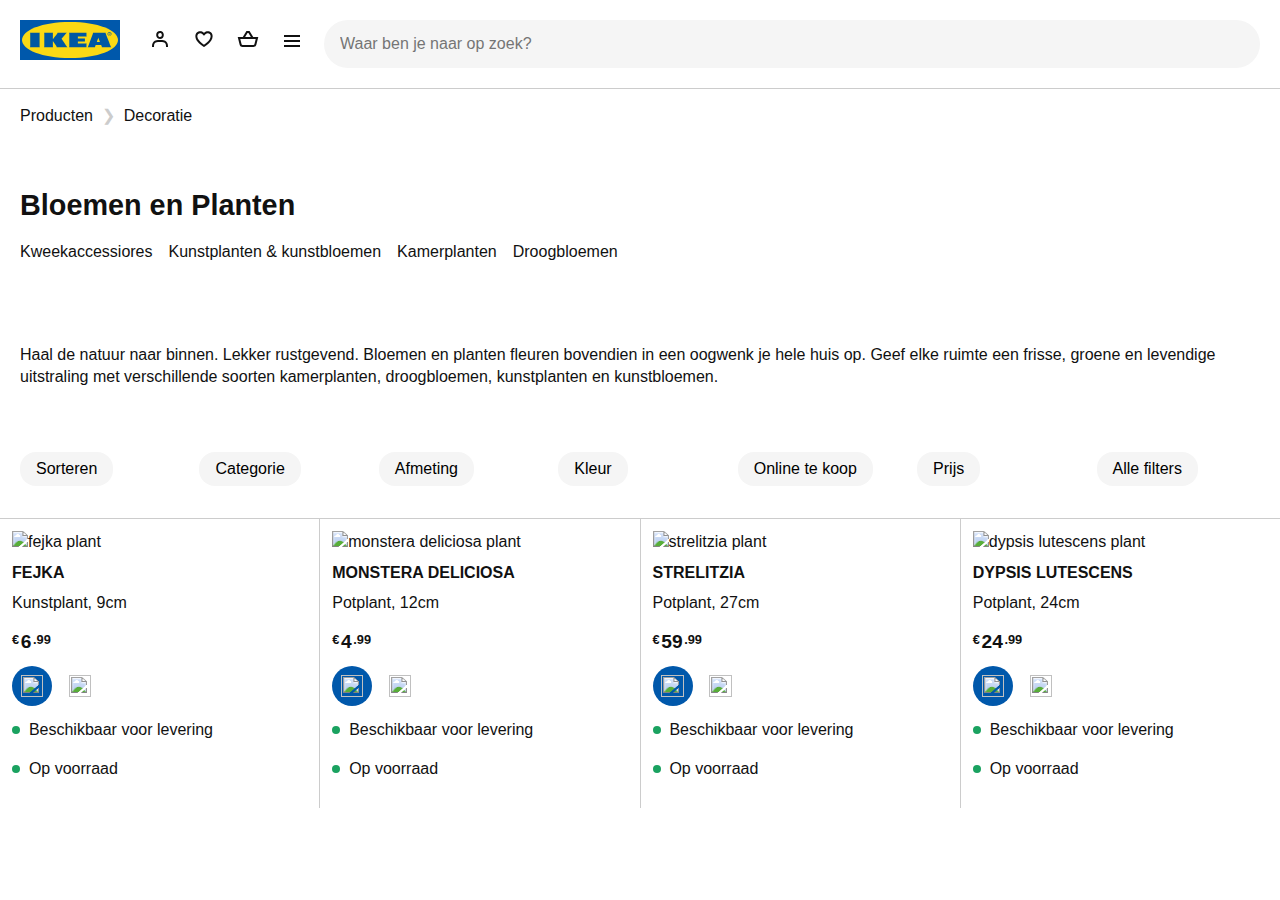
==== planten.html @ 82c1388e "Add files via upload" ====
<!doctype html>
<html lang="nl">
	
<head>
	<meta charset="UTF-8">
	<meta name="author" content="Joppe Koops">
	<meta name="viewport" content="width=device-width, initial-scale=1">
	
	<title>Howdy FED2223</title>
	
	<link href="styles/style.css" rel="stylesheet">
	<link rel="icon" type="image/svg+xml" href="images/favicon.svg">
</head>

<body class="planten">

	<header>
		<a href="#" title="start pagina"><img src="images/ikea-logo.svg" alt=""></a>
		<nav>
			<ul>
				<li><a href="#" title="account"><img src="images/account.svg" alt=""></a></li>
				<li><a href="#" title="favorieten" class="favorieten"><span>0</span><img src="images/favorieten.svg" alt=""></a></li>
				<li><a href="#" title="winkelwagen" class="winkelwagen"><span>0</span><img src="images/winkelwagen.svg" alt=""></a></li>
				<li><button title="open navigatie"><img src="images/hamburger.svg" alt=""></button></li>
			</ul>
		</nav>
		<nav>
			<a href="#" title="start pagina"><img src="images/ikea-logo.svg" alt=""></a>
			<button><img src="images/close.svg" alt=""></button>
			<a href="#"><img src="images/account.svg" alt="">Hej, log in of meld je aan</a>
			<ul>
				<li><a href="">Producten</a></li>
				<li><a href="">Ruimte</a></li>
				<li><a href="">Nieuw</a></li>
				<li><a href="">Aanbiedingen</a></li>
			</ul>

			<ul>
				<li><a href="">IKEA Family</a></li>
				<li><a href="">IKEA Winkels</a></li>
				<li><a href="">Zweeds restaurant</a></li>
				<li><a href="">Werken bij IKEA</a></li>
				<li><a href="">Wooninspiratie</a></li>
				<li><a href="">Klantenservice</a></li>
				<li><a href="">IKEA for business</a></li>
			</ul>
		</nav>
		<form><input type="search" placeholder="Waar ben je naar op zoek?"><input type="submit" value="" title="zoeken"></form>
	</header>

	<main>
		<ol>
			<li><a href="">Producten</a></li>
			<li><a href="">Decoratie</a></li>
		</ol>

		<h1>Bloemen en Planten</h1>
		<ul aria-label="bloemen en planten subcategorieën">
			<li><a href="#products"><img src="images/arrow-right.svg" alt="">Sla lijst over</a></li>
			<li><a href="#"><img src="images/kweekaccessoires.webp" alt="">Kweekaccessiores</a></li>
			<li><a href="#"><img src="images/kunstplanten-en-kunstbloemen.webp" alt="">Kunstplanten & kunstbloemen</a></li>
			<li><a href="#"><img src="images/kamerplanten.webp" alt="">Kamerplanten</a></li>
			<li><a href="#"><img src="images/droogbloemen.webp" alt="">Droogbloemen</a></li>
		</ul>
		<p>Haal de natuur naar binnen. Lekker rustgevend. Bloemen en planten fleuren bovendien in een oogwenk je hele huis op. Geef elke ruimte een frisse, groene en levendige uitstraling met verschillende soorten kamerplanten, droogbloemen, kunstplanten en kunstbloemen.</p>

		<section id="products">
			<ul>
				<li><button>Sorteren</button></li>
				<li><button>Categorie</button></li>
				<li><button>Afmeting</button></li>
				<li><button>Kleur</button></li>
				<li><button>Online te koop</button></li>
				<li><button>Prijs</button></li>
				<li><button>Alle filters</button></li>
			</ul>
			<ul>
				<li>
					<a href="#"><h3>Fejka</h3></a>
					<img src="images/fejka.webp" alt="fejka plant">
					<p>Kunstplant, 9cm</p>
					<p>€<span>6</span>.99</p>
					<button class="buy" title="voeg toe aan winkelwagen"><img src="images/buy-icon.svg" alt="" ></button>
					<button class="like" title="voeg toe aan favorieten"><img src="images/like-icon.svg" alt=""></button>
					<p>Beschikbaar voor levering</p>
					<p>Op voorraad</p>
				</li>
				<li>
					<a href="#"><h3>Monstera Deliciosa</h3></a>
					<img src="images/monstera-deliciosa.webp" alt="monstera deliciosa plant">
					<p>Potplant, 12cm</p>
					<p>€<span>4</span>.99</p>
					<button class="buy" title="voeg toe aan winkelwagen"><img src="images/buy-icon.svg" alt="" ></button>
					<button class="like" title="voeg toe aan favorieten"><img src="images/like-icon.svg" alt=""></button>
					<p>Beschikbaar voor levering</p>
					<p>Op voorraad</p>
				</li>
				<li>
					<a href="#"><h3>Strelitzia</h3></a>
					<img src="images/strelitzia.webp" alt="strelitzia plant">
					<p>Potplant, 27cm</p>
					<p>€<span>59</span>.99</p>
					<button class="buy" title="voeg toe aan winkelwagen"><img src="images/buy-icon.svg" alt="" ></button>
					<button class="like" title="voeg toe aan favorieten"><img src="images/like-icon.svg" alt=""></button>
					<p>Beschikbaar voor levering</p>
					<p>Op voorraad</p>
				</li>
				<li>
					<a href="#"><h3>Dypsis Lutescens</h3></a>
					<img src="images/dypsis-lutescens.webp" alt="dypsis lutescens plant">
					<p>Potplant, 24cm</p>
					<p>€<span>24</span>.99</p>
					<button class="buy" title="voeg toe aan winkelwagen"><img src="images/buy-icon.svg" alt="" ></button>
					<button class="like" title="voeg toe aan favorieten"><img src="images/like-icon.svg" alt=""></button>
					<p>Beschikbaar voor levering</p>
					<p>Op voorraad</p>
				</li>
			</ul>
		</section>
	</main>
	<script defer src="scripts/script.js"></script>
</body>
</html>
---- styles/style.css ----
/**************/
/* CSS REMEDY */
/**************/
*, *::after, *::before {
  box-sizing:border-box;
  padding: 0;
  margin: 0;  
}

button, summary {
	cursor: pointer;
}

* {
	/*outline: 1px solid red;*/
}




/*********************/
/* CUSTOM PROPERTIES */
/*********************/
:root {
	--color-text:#111;
	--color-background:#fff;
	--color-light-grey: #f5f5f5;
	--color-grey: #ccc;

	--color-brand: #0058AB;
	--color-brand-secondary: #FBD914;
	--color-succes: #1aa260;

	--margin-main: 1.25rem;
}





/****************/
/* JOUW STYLING */
/****************/

/* jouw code */

@import url('https://fonts.googleapis.com/css2?family=Noto+Sans:ital,wght@0,100;0,200;0,300;0,400;0,500;0,600;0,700;0,800;0,900;1,100;1,200;1,300;1,400;1,500;1,600;1,700;1,800;1,900&display=swap');

html {
	
}


body {
  color:var(--color-text);
  background-color:var(--color-background);
	width: 100vw;
  font-family: Noto Sans, sans-serif;
  line-height: 1.4;
}

h1 {
	font-size: 1.8em;
	margin-top: 2em;
}

h2 {
	font-size: 1.4em;
	margin-bottom: .5em;
}

p {
	margin-bottom: 1em;
}

a {
	text-decoration: none;
	outline-color: var(--color-brand);
}

li:focus-within {
	outline: 2px solid var(--color-brand);
	border-radius: .5em;
}

li a {
	outline: none;
}

li button {
	outline: none;
}

button {
	border: none;
	background: none;
}



/* HEADER */

header {
	display: flex;
	flex-wrap: wrap;
	padding: 1.25em var(--margin-main);
	gap: 1.25em;
	justify-content: space-between;
	border-bottom: 1px solid var(--color-grey);
}

header nav:first-of-type ul {
	display: flex;
	list-style: none;
	gap: .25em;
	margin-right: -.5em;
}

header nav:first-of-type li{
	height: 2.75em;
	display: flex;
	justify-content: center;
	align-items: center;
	padding: 0 .5em;
	position: relative;
}

header nav:first-of-type button {
	border: none;
	background-color: transparent;
}

header nav:first-of-type a span{
	border-radius: 1.2rem;
	font-size: .8rem;
	height: 1.2rem;
	background-color: var(--color-brand);
	color: var(--color-background);
	aspect-ratio: 1/1;
	position: absolute;
	top: -.1rem;
	right: -.1rem;
	justify-content: center;
	align-items: center;
	display: none;
}

header form {
	flex-grow: 1;
	background-color: var(--color-light-grey);
	border: none;
	padding: 0.5em 1em;
	border-radius: 2.5em;
	display: flex;
	justify-content: space-between;
}

header form:focus-within {
	outline: 2px solid var(--color-brand);
}

header form input {
	background: none;
	border: none;
	font-size: 1em;
}

header form input[type='search'] {
	width: 100%;
	outline: none;
}

header form input[type='submit'] {
	background: url('../images/search.svg');
	background-repeat: no-repeat;
	background-size: contain;
	width: 2em;
	height: 2em;
}


/* Hamburger Menu */

header nav:nth-of-type(2) {
	background: var(--color-background);
	position: fixed;
	top: 0;
	left: 0;
	right: 0;
	bottom: 0;
	height: 100vh;
	z-index: 5;
	overflow-y: auto;
	padding: 0 var(--margin-main);
	transform: translateX(-100vw);
	transition: .2s;
}

header nav:nth-of-type(2) a {
	color: var(--color-text);
}

header nav:nth-of-type(2) > a:first-of-type {
	width: 100%;
	background-color: var(--color-background);
	position: fixed;
	top: 0;
	left: 0;
}

header nav:nth-of-type(2) > a:nth-of-type(2) {
	width: 100%;
	border-bottom: 1px solid var(--color-grey);
	margin-top: 5em;
	display: block;
	padding-bottom: 1em;
	display: flex;
	gap: .5em;
}

header nav:nth-of-type(2) > a:nth-of-type(2) img{
	width: 1.4em;
	height: 1.4em;
	margin: 0;
}

header nav:nth-of-type(2) > a img {
	margin: 1em var(--margin-main);
}

header nav:nth-of-type(2) > button:first-of-type {
	position: fixed;
	top: 1em;
	right: 1em;
}

header nav:nth-of-type(2) ul {
	list-style: none;
	margin-bottom: 3rem;
}

header nav:nth-of-type(2) li {
	margin: 2rem 0;
}

header nav:nth-of-type(2) ul:first-of-type {
	font-size: 1.4em;
	font-weight: bold;
}

nav:nth-of-type(2).open {
	transform: translateX(0);
}



main {
	padding: 0 var(--margin-main);
}

section {
	margin: 3em 0;
}


/* BREADCRUMBS */

main ol:first-of-type {
	display: flex;
	list-style: none;
	margin: 1em 0;
}

main ol:first-of-type li:before {
	content: '❯';
	color: var(--color-grey);
	padding: 1ch;
}

main ol:first-of-type li:first-of-type:before {
	display: none;
}

main ol:first-of-type a{
	color: var(--color-text);
}



/* SLIDERS */

main ul {
	display: flex;
	gap: 1em;
	list-style: none;
	overflow-x: scroll;
	padding: 1em var(--margin-main) 2em var(--margin-main);
	margin: 0 calc(-1 * var(--margin-main)) 3em calc(-1 * var(--margin-main));
}

main ul li {
	position: relative;
}

main ul a {
	color: var(--color-text);
	hyphens: auto;
}

/* Eerste slider */

main > ul:first-of-type img {
	width: 8em;
	margin-bottom: 1em;
}


/* Tweede Slider */

.decoratie section:first-of-type ul:nth-of-type(2) img {
	width: 60vw;
}

.decoratie section:first-of-type ul:nth-of-type(2) a {
	position: absolute;
	bottom: 2em;
	left: 50%;
	transform: translate(-50%);
	padding: .5em 1em;
	border-radius: 2em;
	z-index: 1; 
	background-color: var(--color-background);
	hyphens: none;
}

.decoratie section:first-of-type ul:nth-of-type(2) li:first-of-type a {
	position: static;
}

.decoratie section:first-of-type ul:nth-of-type(2) li:first-of-type img {
	width: 8rem;
	margin: 0;
}


/* Filters Slider */

.planten section ul:first-of-type {
	position: sticky;
  top: 0;
	display: flex;
	margin: 0;
	background-color: var(--color-background);
	z-index: 3;
	border-bottom: 1px solid var(--color-grey);
}

.planten section ul:first-of-type li {
	width: 100%;
}

.planten section ul:first-of-type button {
	white-space: nowrap;
	padding: .5em 1em;
	border: none;
	border-radius: 1em;
	font-size: 1em;
	background-color: var(--color-light-grey);
}



/* Slider Scrollbar */

/* Height */
main ul::-webkit-scrollbar {
  height: 2px;
}

/* Track */
main ul::-webkit-scrollbar-track {
  background: var(--color-light-grey);
  margin: 0 var(--margin-main);
}
 
/* Handle */
main ul::-webkit-scrollbar-thumb {
  background: var(--color-text);
}

section ul:has(button)::-webkit-scrollbar {
	display: none;
}



/* Lijst skip link */

main ul li:first-of-type {
	position: absolute;
	transform: translateX(-100vw);
}

main ul li:first-of-type:focus-within {
	position: static;
	transform: translateX(0);
}

main ul li:first-of-type img {
	width: 2em;
	height: 2em;
	margin: 0 2em;
}

main ul li:first-of-type a {
	position: static;
}



/* GALLERY */

.decoratie section > ul:first-of-type {
	display: grid;
	grid-template-columns: repeat(2, 1fr);
	grid-template-rows: auto repeat(7, 3em);
	gap: .75em;
	margin: 2em 0;
	overflow: auto;
	padding: 1em 0;
}

.decoratie section ul:first-of-type li {
	overflow: hidden;
}

.decoratie section ul:first-of-type li img {
	height: 100%;
	display: block;
}

.decoratie section:first-of-type ul:first-of-type li:first-of-type {
	grid-column: span 2;
	position: static;
	transform: none;
}

.decoratie section:first-of-type ul:first-of-type li:first-of-type img {
	width: 100%;
	margin: 0;
}

section:first-of-type ul:first-of-type li:nth-of-type(2) {
	grid-row: 2/5;
}

section:first-of-type ul:first-of-type li:nth-of-type(3) {
	grid-row: 2/6;
}

section:first-of-type ul:first-of-type li:nth-of-type(4) {
	grid-row: 5/9;
}

section:first-of-type ul:first-of-type li:nth-of-type(5) {
	grid-row: 6/9;
}


/* PRODUCTEN GRID */

.planten section {
	position: relative;
	background-color: var(--color-grey);
	width: 100vw;
	margin-left: calc(-1 * var(--margin-main));
}

.planten section ul:nth-of-type(2) {
	display: grid;
	grid-template-columns: repeat(auto-fit, minmax(10em, 1fr));
	gap: 1px;
	margin: 0;
	padding: 0;
}

.planten section ul:nth-of-type(2) li:focus-within {
	outline: none;
	border-radius: 0;
	}

.planten section ul li:first-of-type {
	position: static;
	transform: none;
}

.planten section ul:nth-of-type(2) li {
	display: grid;
	grid-template-columns: 3em 1fr;
	width: 100%;
	background-color: var(--color-background);
	padding: .75em;
}

.planten section ul:nth-of-type(2) a {
	grid-column: span 2;
	text-transform: uppercase;
	font-size: 1em;
	margin: .5rem 0;
}

.planten section ul:nth-of-type(2) a:focus {
	outline: 2px solid var(--color-brand);
	border-radius: .5em;
}

.planten section ul:nth-of-type(2) h3 {
	font-size: 1rem;
}

.planten section ul:nth-of-type(2) p {
	grid-column: span 2;
	display: flex;
	align-items: center;
}

.planten section ul:nth-of-type(2) p:nth-of-type(3):before {
	content: '';
	background-color: var(--color-succes);
	border-radius: .25rem;
	height: .5rem;
	aspect-ratio: 1/1;
	vertical-align: center;
	display: block;
	margin-right: 1ch;
}

.planten section ul:nth-of-type(2) p:nth-of-type(4):before {
	content: '';
	background-color: var(--color-succes);
	border-radius: .25rem;
	width: .5rem;
	height: .5rem;
	vertical-align: center;
	display: block;
	margin-right: 1ch;
}

.planten section ul:nth-of-type(2) p {
	grid-column: span 2;
}

.planten section ul:nth-of-type(2) p:nth-of-type(2) {
	font-size: .8rem;
	font-weight: bold;
	align-items: flex-start;
}

.planten section ul:nth-of-type(2) li > img {
	grid-column: span 2;
	grid-row: 1;
	width: 100%;
	height: initial;
	margin: 0;
}

.planten section ul:nth-of-type(2) li > button {
	width: 2.5rem;
	height: 2.5rem;
	border-radius: 1.25rem;
	border: none;
	display: flex;
	align-items: center;
	justify-content: center;
	margin-bottom: 1em;
	transition: .2s;
}

.planten section ul:nth-of-type(2) li > button:focus {
	outline: 2px solid var(--color-brand-secondary);
	border-radius: .5em;
}

.planten section ul:nth-of-type(2) li > button:first-of-type {
	background-color: var(--color-brand);
}

.planten section ul:nth-of-type(2) li > button > img {
	width: 1.4rem;
	height: 1.4rem;
	margin: 0;
}

.planten span {
	font-size: 1.2rem;
	margin: 0 .1rem;
	line-height: 1.4rem;
}

li.liked > button {
	background-color: var(--color-brand-secondary);
}
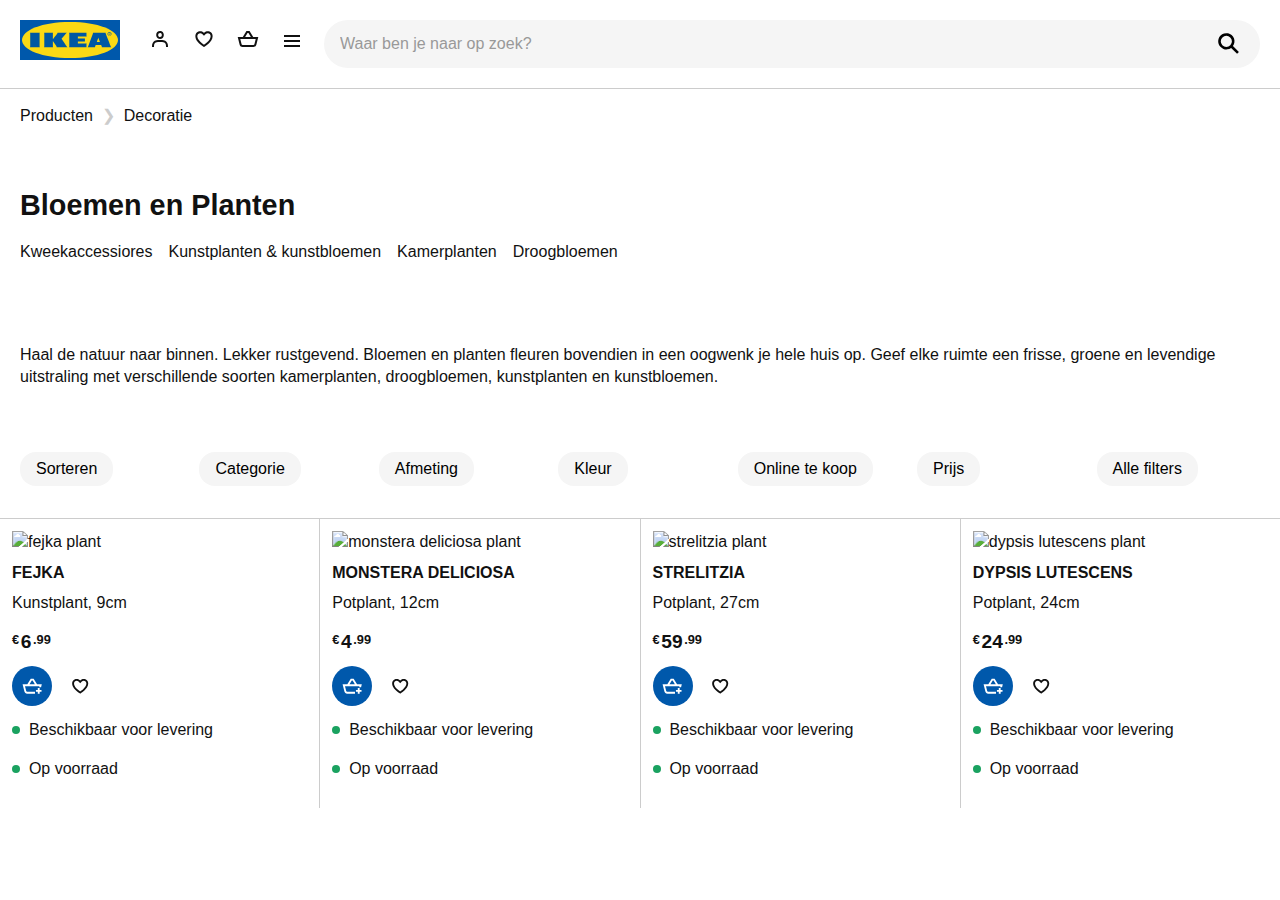
==== commit b5a742be: "Add files via upload" ====
--- a/planten.html
+++ b/planten.html
@@ -18,16 +18,42 @@
 		<a href="#" title="start pagina"><img src="images/ikea-logo.svg" alt=""></a>
 		<nav>
 			<ul>
-				<li><a href="#" title="account"><img src="images/account.svg" alt=""></a></li>
-				<li><a href="#" title="favorieten" class="favorieten"><span>0</span><img src="images/favorieten.svg" alt=""></a></li>
-				<li><a href="#" title="winkelwagen" class="winkelwagen"><span>0</span><img src="images/winkelwagen.svg" alt=""></a></li>
-				<li><button title="open navigatie"><img src="images/hamburger.svg" alt=""></button></li>
+				<li><a href="#" title="account">
+					<svg focusable="false" viewBox="0 0 24 24" xmlns="http://www.w3.org/2000/svg">
+   						<path fill-rule="evenodd" clip-rule="evenodd" d="M10.6724 6.4678c.2734-.2812.6804-.4707 1.3493-.4707.3971 0 .705.0838.9529.2225.241.1348.4379.3311.5934.6193l.0033.006c.1394.2541.237.6185.237 1.1403 0 .7856-.2046 1.2451-.4796 1.5278l-.0048.005c-.2759.2876-.679.4764-1.334.4764-.3857 0-.6962-.082-.956-.2241-.2388-.1344-.4342-.3293-.5888-.6147-.1454-.275-.2419-.652-.2419-1.1704 0-.7902.2035-1.2442.4692-1.5174zm1.3493-2.4717c-1.0834 0-2.054.3262-2.7838 1.0766-.7376.7583-1.0358 1.781-1.0358 2.9125 0 .7656.1431 1.483.4773 2.112l.0031.0058c.3249.602.785 1.084 1.3777 1.4154l.0062.0035c.5874.323 1.2368.4736 1.9235.4736 1.0818 0 2.0484-.3333 2.7755-1.0896.7406-.7627 1.044-1.786 1.044-2.9207 0-.7629-.1421-1.4784-.482-2.0996-.3247-.6006-.7844-1.0815-1.376-1.4125-.5858-.3276-1.2388-.477-1.9297-.477zM6.4691 16.8582c.2983-.5803.7228-1.0273 1.29-1.3572.5582-.3191 1.2834-.5049 2.2209-.5049h4.04c.9375 0 1.6626.1858 2.2209.5049.5672.3299.9917.7769 1.29 1.3572.3031.5896.4691 1.2936.4691 2.1379v1h2v-1c0-1.1122-.2205-2.1384-.6904-3.0523a5.3218 5.3218 0 0 0-2.0722-2.1769c-.9279-.5315-2.0157-.7708-3.2174-.7708H9.98c-1.1145 0-2.2483.212-3.2225.7737-.8982.5215-1.5928 1.2515-2.0671 2.174C4.2205 16.8577 4 17.8839 4 18.9961v1h2v-1c0-.8443.166-1.5483.4691-2.1379z"></path>
+					</svg>
+				</a></li>
+				<li><a href="#" title="favorieten" class="favorieten">
+					<span>0</span>
+					<svg focusable="false" viewBox="0 0 24 24" xmlns="http://www.w3.org/2000/svg">
+						<path fill-rule="evenodd" clip-rule="evenodd" d="M19.205 5.599c.9541.954 1.4145 2.2788 1.4191 3.6137 0 3.0657-2.2028 5.7259-4.1367 7.5015-1.2156 1.1161-2.5544 2.1393-3.9813 2.9729L12 20.001l-.501-.3088c-.9745-.5626-1.8878-1.2273-2.7655-1.9296-1.1393-.9117-2.4592-2.1279-3.5017-3.5531-1.0375-1.4183-1.8594-3.1249-1.8597-4.9957-.0025-1.2512.3936-2.5894 1.419-3.6149 1.8976-1.8975 4.974-1.8975 6.8716 0l.3347.3347.336-.3347c1.8728-1.8722 4.9989-1.8727 6.8716 0zm-7.2069 12.0516c.6695-.43 1.9102-1.2835 3.1366-2.4096 1.8786-1.7247 3.4884-3.8702 3.4894-6.0264-.0037-.849-.2644-1.6326-.8333-2.2015-1.1036-1.1035-2.9413-1.0999-4.0445.0014l-1.7517 1.7448-1.7461-1.7462c-1.1165-1.1164-2.9267-1.1164-4.0431 0-1.6837 1.6837-.5313 4.4136.6406 6.0156.8996 1.2298 2.0728 2.3207 3.137 3.1722a24.3826 24.3826 0 0 0 2.0151 1.4497z"></path>
+				  </svg>
+				</a></li>
+				<li><a href="#" title="winkelwagen" class="winkelwagen">
+					<span>0</span>
+					<svg focusable="false" viewBox="0 0 24 24" xmlns="http://www.w3.org/2000/svg">
+						<path fill-rule="evenodd" clip-rule="evenodd" d="M10.9994 4h-.5621l-.2922.4802-3.357 5.517h-5.069l.3107 1.2425 1.6212 6.4851c.334 1.3355 1.5339 2.2724 2.9105 2.2724h10.8769c1.3766 0 2.5765-.9369 2.9104-2.2724l1.6213-6.4851.3106-1.2425h-5.0695l-3.3574-5.517L13.5618 4h-2.5624zm3.8707 5.9972L12.4376 6h-.8761L9.1292 9.9972h5.7409zm-9.2787 7.2425-1.3106-5.2425h15.4384l-1.3106 5.2425a1 1 0 0 1-.9701.7575H6.5615a1 1 0 0 1-.97-.7575z"></path>
+					</svg>
+				</a></li>
+				<li><button title="open navigatie">
+					<svg focusable="false" viewBox="0 0 24 24" xmlns="http://www.w3.org/2000/svg">
+						<path fill-rule="evenodd" clip-rule="evenodd" d="M20 8H4V6h16v2zm0 5H4v-2h16v2zm0 5H4v-2h16v2z"></path>
+					</svg>
+				</button></li>
 			</ul>
 		</nav>
 		<nav>
 			<a href="#" title="start pagina"><img src="images/ikea-logo.svg" alt=""></a>
-			<button><img src="images/close.svg" alt=""></button>
-			<a href="#"><img src="images/account.svg" alt="">Hej, log in of meld je aan</a>
+			<button>
+				<svg focusable="false" viewBox="0 0 24 24" xmlns="http://www.w3.org/2000/svg">
+   					<path fill-rule="evenodd" clip-rule="evenodd" d="m11.9997 13.4149 4.9498 4.9497 1.4142-1.4142-4.9498-4.9497 4.9498-4.9498-1.4142-1.4142-4.9498 4.9498L7.05 5.6367 5.6357 7.051l4.9498 4.9498-4.9497 4.9497L7.05 18.3646l4.9497-4.9497z"></path>
+  				</svg>
+			</button>
+			<a href="#">
+				<svg focusable="false" viewBox="0 0 24 24" xmlns="http://www.w3.org/2000/svg">
+   					<path fill-rule="evenodd" clip-rule="evenodd" d="M10.6724 6.4678c.2734-.2812.6804-.4707 1.3493-.4707.3971 0 .705.0838.9529.2225.241.1348.4379.3311.5934.6193l.0033.006c.1394.2541.237.6185.237 1.1403 0 .7856-.2046 1.2451-.4796 1.5278l-.0048.005c-.2759.2876-.679.4764-1.334.4764-.3857 0-.6962-.082-.956-.2241-.2388-.1344-.4342-.3293-.5888-.6147-.1454-.275-.2419-.652-.2419-1.1704 0-.7902.2035-1.2442.4692-1.5174zm1.3493-2.4717c-1.0834 0-2.054.3262-2.7838 1.0766-.7376.7583-1.0358 1.781-1.0358 2.9125 0 .7656.1431 1.483.4773 2.112l.0031.0058c.3249.602.785 1.084 1.3777 1.4154l.0062.0035c.5874.323 1.2368.4736 1.9235.4736 1.0818 0 2.0484-.3333 2.7755-1.0896.7406-.7627 1.044-1.786 1.044-2.9207 0-.7629-.1421-1.4784-.482-2.0996-.3247-.6006-.7844-1.0815-1.376-1.4125-.5858-.3276-1.2388-.477-1.9297-.477zM6.4691 16.8582c.2983-.5803.7228-1.0273 1.29-1.3572.5582-.3191 1.2834-.5049 2.2209-.5049h4.04c.9375 0 1.6626.1858 2.2209.5049.5672.3299.9917.7769 1.29 1.3572.3031.5896.4691 1.2936.4691 2.1379v1h2v-1c0-1.1122-.2205-2.1384-.6904-3.0523a5.3218 5.3218 0 0 0-2.0722-2.1769c-.9279-.5315-2.0157-.7708-3.2174-.7708H9.98c-1.1145 0-2.2483.212-3.2225.7737-.8982.5215-1.5928 1.2515-2.0671 2.174C4.2205 16.8577 4 17.8839 4 18.9961v1h2v-1c0-.8443.166-1.5483.4691-2.1379z"></path>
+				</svg>
+			Hej, log in of meld je aan</a>
 			<ul>
 				<li><a href="">Producten</a></li>
 				<li><a href="">Ruimte</a></li>
@@ -80,8 +106,8 @@
 					<img src="images/fejka.webp" alt="fejka plant">
 					<p>Kunstplant, 9cm</p>
 					<p>€<span>6</span>.99</p>
-					<button class="buy" title="voeg toe aan winkelwagen"><img src="images/buy-icon.svg" alt="" ></button>
-					<button class="like" title="voeg toe aan favorieten"><img src="images/like-icon.svg" alt=""></button>
+					<button class="buy" title="voeg toe aan winkelwagen"><svg focusable="false" viewBox="0 0 24 24" xmlns="http://www.w3.org/2000/svg"><path fill-rule="evenodd" clip-rule="evenodd" d="M10.4372 4h3.1244l.2922.4801 3.3574 5.517h5.0694l-.3104 1.2425L21.5303 13h-2.0615l.2506-1.0029H4.2808l1.3106 5.2426a1 1 0 0 0 .9702.7574H15v2H6.5616c-1.3766 0-2.5766-.9369-2.9105-2.2724L2.03 11.2397l-.3107-1.2426H6.788l3.357-5.517L10.4372 4zm2.0003 2L14.87 9.9971H9.1291L11.5614 6h.8761zm5.5586 10v-2h2v2h2v2h-2v2h-2v-2h-2v-2h2z"></path></svg></button>
+					<button class="like" title="voeg toe aan favorieten"><svg focusable="false" viewBox="0 0 24 24" xmlns="http://www.w3.org/2000/svg"><path fill-rule="evenodd" clip-rule="evenodd" d="M19.205 5.599c.9541.954 1.4145 2.2788 1.4191 3.6137 0 3.0657-2.2028 5.7259-4.1367 7.5015-1.2156 1.1161-2.5544 2.1393-3.9813 2.9729L12 20.001l-.501-.3088c-.9745-.5626-1.8878-1.2273-2.7655-1.9296-1.1393-.9117-2.4592-2.1279-3.5017-3.5531-1.0375-1.4183-1.8594-3.1249-1.8597-4.9957-.0025-1.2512.3936-2.5894 1.419-3.6149 1.8976-1.8975 4.974-1.8975 6.8716 0l.3347.3347.336-.3347c1.8728-1.8722 4.9989-1.8727 6.8716 0zm-7.2069 12.0516c.6695-.43 1.9102-1.2835 3.1366-2.4096 1.8786-1.7247 3.4884-3.8702 3.4894-6.0264-.0037-.849-.2644-1.6326-.8333-2.2015-1.1036-1.1035-2.9413-1.0999-4.0445.0014l-1.7517 1.7448-1.7461-1.7462c-1.1165-1.1164-2.9267-1.1164-4.0431 0-1.6837 1.6837-.5313 4.4136.6406 6.0156.8996 1.2298 2.0728 2.3207 3.137 3.1722a24.3826 24.3826 0 0 0 2.0151 1.4497z"></path></svg></button>
 					<p>Beschikbaar voor levering</p>
 					<p>Op voorraad</p>
 				</li>
@@ -90,18 +116,19 @@
 					<img src="images/monstera-deliciosa.webp" alt="monstera deliciosa plant">
 					<p>Potplant, 12cm</p>
 					<p>€<span>4</span>.99</p>
-					<button class="buy" title="voeg toe aan winkelwagen"><img src="images/buy-icon.svg" alt="" ></button>
-					<button class="like" title="voeg toe aan favorieten"><img src="images/like-icon.svg" alt=""></button>
+					<button class="buy" title="voeg toe aan winkelwagen"><svg focusable="false" viewBox="0 0 24 24" xmlns="http://www.w3.org/2000/svg"><path fill-rule="evenodd" clip-rule="evenodd" d="M10.4372 4h3.1244l.2922.4801 3.3574 5.517h5.0694l-.3104 1.2425L21.5303 13h-2.0615l.2506-1.0029H4.2808l1.3106 5.2426a1 1 0 0 0 .9702.7574H15v2H6.5616c-1.3766 0-2.5766-.9369-2.9105-2.2724L2.03 11.2397l-.3107-1.2426H6.788l3.357-5.517L10.4372 4zm2.0003 2L14.87 9.9971H9.1291L11.5614 6h.8761zm5.5586 10v-2h2v2h2v2h-2v2h-2v-2h-2v-2h2z"></path></svg></button>
+					<button class="like" title="voeg toe aan favorieten"><svg focusable="false" viewBox="0 0 24 24" xmlns="http://www.w3.org/2000/svg"><path fill-rule="evenodd" clip-rule="evenodd" d="M19.205 5.599c.9541.954 1.4145 2.2788 1.4191 3.6137 0 3.0657-2.2028 5.7259-4.1367 7.5015-1.2156 1.1161-2.5544 2.1393-3.9813 2.9729L12 20.001l-.501-.3088c-.9745-.5626-1.8878-1.2273-2.7655-1.9296-1.1393-.9117-2.4592-2.1279-3.5017-3.5531-1.0375-1.4183-1.8594-3.1249-1.8597-4.9957-.0025-1.2512.3936-2.5894 1.419-3.6149 1.8976-1.8975 4.974-1.8975 6.8716 0l.3347.3347.336-.3347c1.8728-1.8722 4.9989-1.8727 6.8716 0zm-7.2069 12.0516c.6695-.43 1.9102-1.2835 3.1366-2.4096 1.8786-1.7247 3.4884-3.8702 3.4894-6.0264-.0037-.849-.2644-1.6326-.8333-2.2015-1.1036-1.1035-2.9413-1.0999-4.0445.0014l-1.7517 1.7448-1.7461-1.7462c-1.1165-1.1164-2.9267-1.1164-4.0431 0-1.6837 1.6837-.5313 4.4136.6406 6.0156.8996 1.2298 2.0728 2.3207 3.137 3.1722a24.3826 24.3826 0 0 0 2.0151 1.4497z"></path></svg></button>
 					<p>Beschikbaar voor levering</p>
 					<p>Op voorraad</p>
+
 				</li>
 				<li>
 					<a href="#"><h3>Strelitzia</h3></a>
 					<img src="images/strelitzia.webp" alt="strelitzia plant">
 					<p>Potplant, 27cm</p>
 					<p>€<span>59</span>.99</p>
-					<button class="buy" title="voeg toe aan winkelwagen"><img src="images/buy-icon.svg" alt="" ></button>
-					<button class="like" title="voeg toe aan favorieten"><img src="images/like-icon.svg" alt=""></button>
+					<button class="buy" title="voeg toe aan winkelwagen"><svg focusable="false" viewBox="0 0 24 24" xmlns="http://www.w3.org/2000/svg"><path fill-rule="evenodd" clip-rule="evenodd" d="M10.4372 4h3.1244l.2922.4801 3.3574 5.517h5.0694l-.3104 1.2425L21.5303 13h-2.0615l.2506-1.0029H4.2808l1.3106 5.2426a1 1 0 0 0 .9702.7574H15v2H6.5616c-1.3766 0-2.5766-.9369-2.9105-2.2724L2.03 11.2397l-.3107-1.2426H6.788l3.357-5.517L10.4372 4zm2.0003 2L14.87 9.9971H9.1291L11.5614 6h.8761zm5.5586 10v-2h2v2h2v2h-2v2h-2v-2h-2v-2h2z"></path></svg></button>
+					<button class="like" title="voeg toe aan favorieten"><svg focusable="false" viewBox="0 0 24 24" xmlns="http://www.w3.org/2000/svg"><path fill-rule="evenodd" clip-rule="evenodd" d="M19.205 5.599c.9541.954 1.4145 2.2788 1.4191 3.6137 0 3.0657-2.2028 5.7259-4.1367 7.5015-1.2156 1.1161-2.5544 2.1393-3.9813 2.9729L12 20.001l-.501-.3088c-.9745-.5626-1.8878-1.2273-2.7655-1.9296-1.1393-.9117-2.4592-2.1279-3.5017-3.5531-1.0375-1.4183-1.8594-3.1249-1.8597-4.9957-.0025-1.2512.3936-2.5894 1.419-3.6149 1.8976-1.8975 4.974-1.8975 6.8716 0l.3347.3347.336-.3347c1.8728-1.8722 4.9989-1.8727 6.8716 0zm-7.2069 12.0516c.6695-.43 1.9102-1.2835 3.1366-2.4096 1.8786-1.7247 3.4884-3.8702 3.4894-6.0264-.0037-.849-.2644-1.6326-.8333-2.2015-1.1036-1.1035-2.9413-1.0999-4.0445.0014l-1.7517 1.7448-1.7461-1.7462c-1.1165-1.1164-2.9267-1.1164-4.0431 0-1.6837 1.6837-.5313 4.4136.6406 6.0156.8996 1.2298 2.0728 2.3207 3.137 3.1722a24.3826 24.3826 0 0 0 2.0151 1.4497z"></path></svg></button>
 					<p>Beschikbaar voor levering</p>
 					<p>Op voorraad</p>
 				</li>
@@ -110,8 +137,8 @@
 					<img src="images/dypsis-lutescens.webp" alt="dypsis lutescens plant">
 					<p>Potplant, 24cm</p>
 					<p>€<span>24</span>.99</p>
-					<button class="buy" title="voeg toe aan winkelwagen"><img src="images/buy-icon.svg" alt="" ></button>
-					<button class="like" title="voeg toe aan favorieten"><img src="images/like-icon.svg" alt=""></button>
+					<button class="buy" title="voeg toe aan winkelwagen"><svg focusable="false" viewBox="0 0 24 24" xmlns="http://www.w3.org/2000/svg"><path fill-rule="evenodd" clip-rule="evenodd" d="M10.4372 4h3.1244l.2922.4801 3.3574 5.517h5.0694l-.3104 1.2425L21.5303 13h-2.0615l.2506-1.0029H4.2808l1.3106 5.2426a1 1 0 0 0 .9702.7574H15v2H6.5616c-1.3766 0-2.5766-.9369-2.9105-2.2724L2.03 11.2397l-.3107-1.2426H6.788l3.357-5.517L10.4372 4zm2.0003 2L14.87 9.9971H9.1291L11.5614 6h.8761zm5.5586 10v-2h2v2h2v2h-2v2h-2v-2h-2v-2h2z"></path></svg></button>
+					<button class="like" title="voeg toe aan favorieten"><svg focusable="false" viewBox="0 0 24 24" xmlns="http://www.w3.org/2000/svg"><path fill-rule="evenodd" clip-rule="evenodd" d="M19.205 5.599c.9541.954 1.4145 2.2788 1.4191 3.6137 0 3.0657-2.2028 5.7259-4.1367 7.5015-1.2156 1.1161-2.5544 2.1393-3.9813 2.9729L12 20.001l-.501-.3088c-.9745-.5626-1.8878-1.2273-2.7655-1.9296-1.1393-.9117-2.4592-2.1279-3.5017-3.5531-1.0375-1.4183-1.8594-3.1249-1.8597-4.9957-.0025-1.2512.3936-2.5894 1.419-3.6149 1.8976-1.8975 4.974-1.8975 6.8716 0l.3347.3347.336-.3347c1.8728-1.8722 4.9989-1.8727 6.8716 0zm-7.2069 12.0516c.6695-.43 1.9102-1.2835 3.1366-2.4096 1.8786-1.7247 3.4884-3.8702 3.4894-6.0264-.0037-.849-.2644-1.6326-.8333-2.2015-1.1036-1.1035-2.9413-1.0999-4.0445.0014l-1.7517 1.7448-1.7461-1.7462c-1.1165-1.1164-2.9267-1.1164-4.0431 0-1.6837 1.6837-.5313 4.4136.6406 6.0156.8996 1.2298 2.0728 2.3207 3.137 3.1722a24.3826 24.3826 0 0 0 2.0151 1.4497z"></path></svg></button>
 					<p>Beschikbaar voor levering</p>
 					<p>Op voorraad</p>
 				</li>
--- a/styles/style.css
+++ b/styles/style.css
@@ -24,14 +24,33 @@
 :root {
 	--color-text:#111;
 	--color-background:#fff;
+	--color-input: #f5f5f5;
 	--color-light-grey: #f5f5f5;
 	--color-grey: #ccc;
+	--color-dark-grey: #999;
 
 	--color-brand: #0058AB;
 	--color-brand-secondary: #FBD914;
 	--color-succes: #1aa260;
+	--color-outline: var(--color-brand);
 
 	--margin-main: 1.25rem;
+}
+
+
+@media (prefers-color-scheme:dark) {
+
+	:root {
+		--color-text:#fff;
+		--color-background:#111;
+		--color-input: #555;
+		--color-light-grey: #555;
+		--color-grey: #999;
+		--color-dark-grey: #ccc;
+
+		--color-outline: var(--color-brand-secondary);
+	}
+
 }
 
 
@@ -45,10 +64,6 @@
 /* jouw code */
 
 @import url('https://fonts.googleapis.com/css2?family=Noto+Sans:ital,wght@0,100;0,200;0,300;0,400;0,500;0,600;0,700;0,800;0,900;1,100;1,200;1,300;1,400;1,500;1,600;1,700;1,800;1,900&display=swap');
-
-html {
-	
-}
 
 
 body {
@@ -75,11 +90,11 @@
 
 a {
 	text-decoration: none;
-	outline-color: var(--color-brand);
+	outline-color: var(--color-outline);
 }
 
 li:focus-within {
-	outline: 2px solid var(--color-brand);
+	outline: 2px solid var(--color-outline);
 	border-radius: .5em;
 }
 
@@ -94,6 +109,11 @@
 button {
 	border: none;
 	background: none;
+}
+
+input[type="submit"]:focus-visible {
+	outline: 2px solid var(--color-brand-secondary);
+	border-radius: .5em;
 }
 
 
@@ -134,7 +154,7 @@
 	border-radius: 1.2rem;
 	font-size: .8rem;
 	height: 1.2rem;
-	background-color: var(--color-brand);
+	background-color: var(--color-outline);
 	color: var(--color-background);
 	aspect-ratio: 1/1;
 	position: absolute;
@@ -145,9 +165,15 @@
 	display: none;
 }
 
+header nav:first-of-type svg {
+	fill: var(--color-text);
+	width: 1.5rem;
+	aspect-ratio: 1/1;
+}
+
 header form {
 	flex-grow: 1;
-	background-color: var(--color-light-grey);
+	background-color: var(--color-input);
 	border: none;
 	padding: 0.5em 1em;
 	border-radius: 2.5em;
@@ -156,7 +182,7 @@
 }
 
 header form:focus-within {
-	outline: 2px solid var(--color-brand);
+	outline: 2px solid var(--color-outline);
 }
 
 header form input {
@@ -171,11 +197,15 @@
 }
 
 header form input[type='submit'] {
-	background: url('../images/search.svg');
+	background-image: url(../images/search.svg);
 	background-repeat: no-repeat;
 	background-size: contain;
 	width: 2em;
 	height: 2em;
+}
+
+input::placeholder {
+	color: var(--color-dark-grey);
 }
 
 
@@ -193,7 +223,7 @@
 	overflow-y: auto;
 	padding: 0 var(--margin-main);
 	transform: translateX(-100vw);
-	transition: .2s;
+	display: none;
 }
 
 header nav:nth-of-type(2) a {
@@ -218,10 +248,11 @@
 	gap: .5em;
 }
 
-header nav:nth-of-type(2) > a:nth-of-type(2) img{
+header nav:nth-of-type(2) > a:nth-of-type(2) svg{
 	width: 1.4em;
 	height: 1.4em;
 	margin: 0;
+	fill: var(--color-text);
 }
 
 header nav:nth-of-type(2) > a img {
@@ -234,6 +265,13 @@
 	right: 1em;
 }
 
+header nav:nth-of-type(2) > button svg {
+	width: 1.5em;
+	height: 1.5em;
+	fill: var(--color-text);
+	font-size: 1.5em;
+}
+
 header nav:nth-of-type(2) ul {
 	list-style: none;
 	margin-bottom: 3rem;
@@ -250,6 +288,11 @@
 
 nav:nth-of-type(2).open {
 	transform: translateX(0);
+}
+
+nav:nth-of-type(2).show {
+	display: block;
+	transition: .2s;
 }
 
 
@@ -576,7 +619,7 @@
 	transition: .2s;
 }
 
-.planten section ul:nth-of-type(2) li > button:focus {
+.planten section ul:nth-of-type(2) li > button:focus-visible {
 	outline: 2px solid var(--color-brand-secondary);
 	border-radius: .5em;
 }
@@ -585,10 +628,18 @@
 	background-color: var(--color-brand);
 }
 
-.planten section ul:nth-of-type(2) li > button > img {
+.planten section ul:nth-of-type(2) li > button > svg {
 	width: 1.4rem;
 	height: 1.4rem;
 	margin: 0;
+}
+
+.planten section ul:nth-of-type(2) li > button:first-of-type > svg {
+	fill: white;
+}
+
+.planten section ul:nth-of-type(2) li > button:nth-of-type(2) > svg {
+	fill: var(--color-text);
 }
 
 .planten span {
@@ -601,6 +652,10 @@
 	background-color: var(--color-brand-secondary);
 }
 
-
-
-
+.planten section ul:nth-of-type(2) li.liked > button:nth-of-type(2) > svg {
+	fill: #111;
+}
+
+
+
+
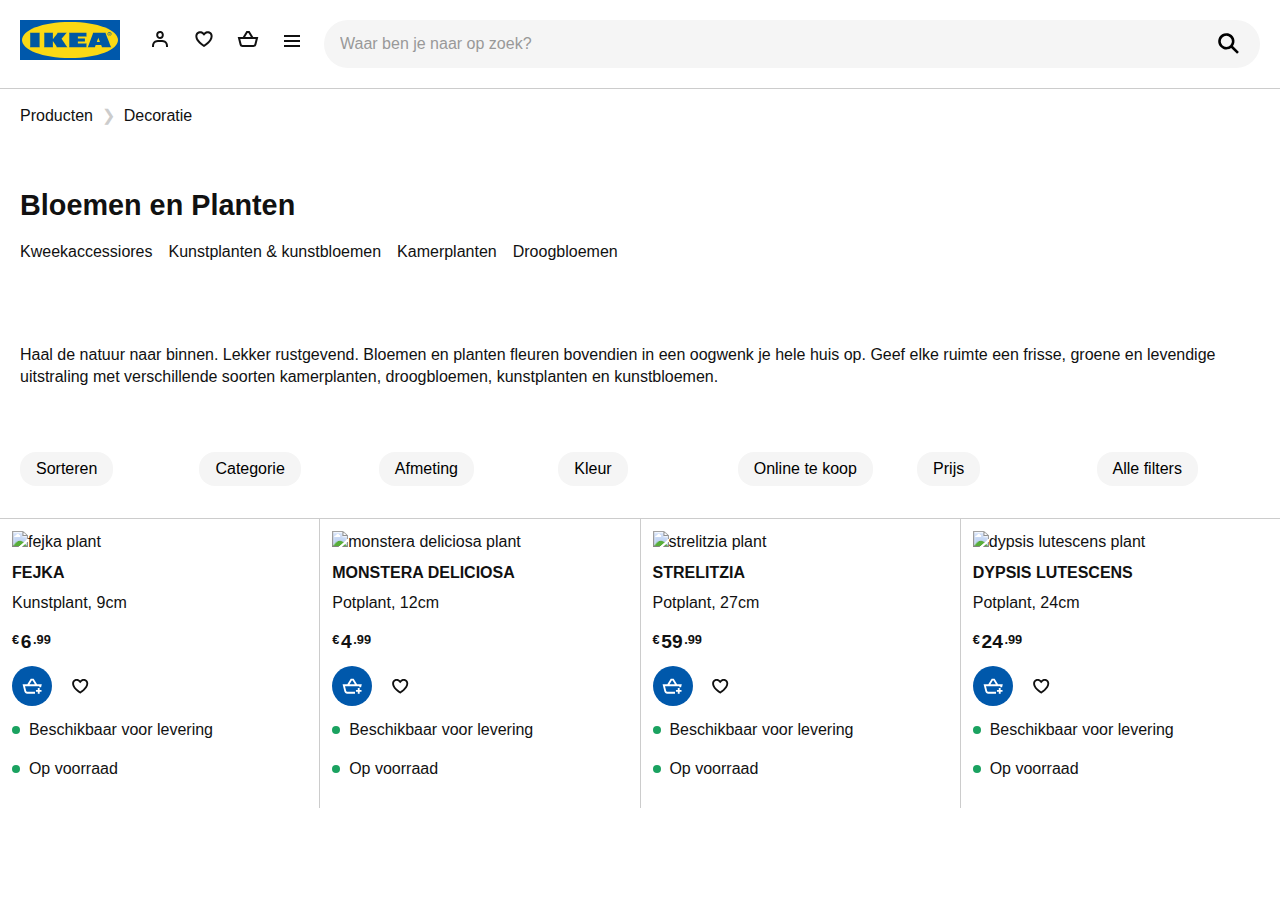
==== commit 7c21fd35: "Add files via upload" ====
--- a/planten.html
+++ b/planten.html
@@ -44,7 +44,7 @@
 		</nav>
 		<nav>
 			<a href="#" title="start pagina"><img src="images/ikea-logo.svg" alt=""></a>
-			<button>
+			<button title="sluit navigatie">
 				<svg focusable="false" viewBox="0 0 24 24" xmlns="http://www.w3.org/2000/svg">
    					<path fill-rule="evenodd" clip-rule="evenodd" d="m11.9997 13.4149 4.9498 4.9497 1.4142-1.4142-4.9498-4.9497 4.9498-4.9498-1.4142-1.4142-4.9498 4.9498L7.05 5.6367 5.6357 7.051l4.9498 4.9498-4.9497 4.9497L7.05 18.3646l4.9497-4.9497z"></path>
   				</svg>
@@ -71,13 +71,13 @@
 				<li><a href="">IKEA for business</a></li>
 			</ul>
 		</nav>
-		<form><input type="search" placeholder="Waar ben je naar op zoek?"><input type="submit" value="" title="zoeken"></form>
+		<form role="search"><input type="search" placeholder="Waar ben je naar op zoek?"><input type="submit" value="" title="zoeken"></form>
 	</header>
 
 	<main>
-		<ol>
+		<ol aria-label="breadcrumbs">
 			<li><a href="">Producten</a></li>
-			<li><a href="">Decoratie</a></li>
+			<li><a aria-current="page" href="">Decoratie</a></li>
 		</ol>
 
 		<h1>Bloemen en Planten</h1>
@@ -106,8 +106,8 @@
 					<img src="images/fejka.webp" alt="fejka plant">
 					<p>Kunstplant, 9cm</p>
 					<p>€<span>6</span>.99</p>
-					<button class="buy" title="voeg toe aan winkelwagen"><svg focusable="false" viewBox="0 0 24 24" xmlns="http://www.w3.org/2000/svg"><path fill-rule="evenodd" clip-rule="evenodd" d="M10.4372 4h3.1244l.2922.4801 3.3574 5.517h5.0694l-.3104 1.2425L21.5303 13h-2.0615l.2506-1.0029H4.2808l1.3106 5.2426a1 1 0 0 0 .9702.7574H15v2H6.5616c-1.3766 0-2.5766-.9369-2.9105-2.2724L2.03 11.2397l-.3107-1.2426H6.788l3.357-5.517L10.4372 4zm2.0003 2L14.87 9.9971H9.1291L11.5614 6h.8761zm5.5586 10v-2h2v2h2v2h-2v2h-2v-2h-2v-2h2z"></path></svg></button>
-					<button class="like" title="voeg toe aan favorieten"><svg focusable="false" viewBox="0 0 24 24" xmlns="http://www.w3.org/2000/svg"><path fill-rule="evenodd" clip-rule="evenodd" d="M19.205 5.599c.9541.954 1.4145 2.2788 1.4191 3.6137 0 3.0657-2.2028 5.7259-4.1367 7.5015-1.2156 1.1161-2.5544 2.1393-3.9813 2.9729L12 20.001l-.501-.3088c-.9745-.5626-1.8878-1.2273-2.7655-1.9296-1.1393-.9117-2.4592-2.1279-3.5017-3.5531-1.0375-1.4183-1.8594-3.1249-1.8597-4.9957-.0025-1.2512.3936-2.5894 1.419-3.6149 1.8976-1.8975 4.974-1.8975 6.8716 0l.3347.3347.336-.3347c1.8728-1.8722 4.9989-1.8727 6.8716 0zm-7.2069 12.0516c.6695-.43 1.9102-1.2835 3.1366-2.4096 1.8786-1.7247 3.4884-3.8702 3.4894-6.0264-.0037-.849-.2644-1.6326-.8333-2.2015-1.1036-1.1035-2.9413-1.0999-4.0445.0014l-1.7517 1.7448-1.7461-1.7462c-1.1165-1.1164-2.9267-1.1164-4.0431 0-1.6837 1.6837-.5313 4.4136.6406 6.0156.8996 1.2298 2.0728 2.3207 3.137 3.1722a24.3826 24.3826 0 0 0 2.0151 1.4497z"></path></svg></button>
+					<button class="buy" title="voeg Fejka toe aan winkelwagen"><svg focusable="false" viewBox="0 0 24 24" xmlns="http://www.w3.org/2000/svg"><path fill-rule="evenodd" clip-rule="evenodd" d="M10.4372 4h3.1244l.2922.4801 3.3574 5.517h5.0694l-.3104 1.2425L21.5303 13h-2.0615l.2506-1.0029H4.2808l1.3106 5.2426a1 1 0 0 0 .9702.7574H15v2H6.5616c-1.3766 0-2.5766-.9369-2.9105-2.2724L2.03 11.2397l-.3107-1.2426H6.788l3.357-5.517L10.4372 4zm2.0003 2L14.87 9.9971H9.1291L11.5614 6h.8761zm5.5586 10v-2h2v2h2v2h-2v2h-2v-2h-2v-2h2z"></path></svg></button>
+					<button class="like" title="voeg Fejka toe aan favorieten"><svg focusable="false" viewBox="0 0 24 24" xmlns="http://www.w3.org/2000/svg"><path fill-rule="evenodd" clip-rule="evenodd" d="M19.205 5.599c.9541.954 1.4145 2.2788 1.4191 3.6137 0 3.0657-2.2028 5.7259-4.1367 7.5015-1.2156 1.1161-2.5544 2.1393-3.9813 2.9729L12 20.001l-.501-.3088c-.9745-.5626-1.8878-1.2273-2.7655-1.9296-1.1393-.9117-2.4592-2.1279-3.5017-3.5531-1.0375-1.4183-1.8594-3.1249-1.8597-4.9957-.0025-1.2512.3936-2.5894 1.419-3.6149 1.8976-1.8975 4.974-1.8975 6.8716 0l.3347.3347.336-.3347c1.8728-1.8722 4.9989-1.8727 6.8716 0zm-7.2069 12.0516c.6695-.43 1.9102-1.2835 3.1366-2.4096 1.8786-1.7247 3.4884-3.8702 3.4894-6.0264-.0037-.849-.2644-1.6326-.8333-2.2015-1.1036-1.1035-2.9413-1.0999-4.0445.0014l-1.7517 1.7448-1.7461-1.7462c-1.1165-1.1164-2.9267-1.1164-4.0431 0-1.6837 1.6837-.5313 4.4136.6406 6.0156.8996 1.2298 2.0728 2.3207 3.137 3.1722a24.3826 24.3826 0 0 0 2.0151 1.4497z"></path></svg></button>
 					<p>Beschikbaar voor levering</p>
 					<p>Op voorraad</p>
 				</li>
@@ -116,8 +116,8 @@
 					<img src="images/monstera-deliciosa.webp" alt="monstera deliciosa plant">
 					<p>Potplant, 12cm</p>
 					<p>€<span>4</span>.99</p>
-					<button class="buy" title="voeg toe aan winkelwagen"><svg focusable="false" viewBox="0 0 24 24" xmlns="http://www.w3.org/2000/svg"><path fill-rule="evenodd" clip-rule="evenodd" d="M10.4372 4h3.1244l.2922.4801 3.3574 5.517h5.0694l-.3104 1.2425L21.5303 13h-2.0615l.2506-1.0029H4.2808l1.3106 5.2426a1 1 0 0 0 .9702.7574H15v2H6.5616c-1.3766 0-2.5766-.9369-2.9105-2.2724L2.03 11.2397l-.3107-1.2426H6.788l3.357-5.517L10.4372 4zm2.0003 2L14.87 9.9971H9.1291L11.5614 6h.8761zm5.5586 10v-2h2v2h2v2h-2v2h-2v-2h-2v-2h2z"></path></svg></button>
-					<button class="like" title="voeg toe aan favorieten"><svg focusable="false" viewBox="0 0 24 24" xmlns="http://www.w3.org/2000/svg"><path fill-rule="evenodd" clip-rule="evenodd" d="M19.205 5.599c.9541.954 1.4145 2.2788 1.4191 3.6137 0 3.0657-2.2028 5.7259-4.1367 7.5015-1.2156 1.1161-2.5544 2.1393-3.9813 2.9729L12 20.001l-.501-.3088c-.9745-.5626-1.8878-1.2273-2.7655-1.9296-1.1393-.9117-2.4592-2.1279-3.5017-3.5531-1.0375-1.4183-1.8594-3.1249-1.8597-4.9957-.0025-1.2512.3936-2.5894 1.419-3.6149 1.8976-1.8975 4.974-1.8975 6.8716 0l.3347.3347.336-.3347c1.8728-1.8722 4.9989-1.8727 6.8716 0zm-7.2069 12.0516c.6695-.43 1.9102-1.2835 3.1366-2.4096 1.8786-1.7247 3.4884-3.8702 3.4894-6.0264-.0037-.849-.2644-1.6326-.8333-2.2015-1.1036-1.1035-2.9413-1.0999-4.0445.0014l-1.7517 1.7448-1.7461-1.7462c-1.1165-1.1164-2.9267-1.1164-4.0431 0-1.6837 1.6837-.5313 4.4136.6406 6.0156.8996 1.2298 2.0728 2.3207 3.137 3.1722a24.3826 24.3826 0 0 0 2.0151 1.4497z"></path></svg></button>
+					<button class="buy" title="voeg Monstera Deliciosa toe aan winkelwagen"><svg focusable="false" viewBox="0 0 24 24" xmlns="http://www.w3.org/2000/svg"><path fill-rule="evenodd" clip-rule="evenodd" d="M10.4372 4h3.1244l.2922.4801 3.3574 5.517h5.0694l-.3104 1.2425L21.5303 13h-2.0615l.2506-1.0029H4.2808l1.3106 5.2426a1 1 0 0 0 .9702.7574H15v2H6.5616c-1.3766 0-2.5766-.9369-2.9105-2.2724L2.03 11.2397l-.3107-1.2426H6.788l3.357-5.517L10.4372 4zm2.0003 2L14.87 9.9971H9.1291L11.5614 6h.8761zm5.5586 10v-2h2v2h2v2h-2v2h-2v-2h-2v-2h2z"></path></svg></button>
+					<button class="like" title="voeg Monstera Deliciosa toe aan favorieten"><svg focusable="false" viewBox="0 0 24 24" xmlns="http://www.w3.org/2000/svg"><path fill-rule="evenodd" clip-rule="evenodd" d="M19.205 5.599c.9541.954 1.4145 2.2788 1.4191 3.6137 0 3.0657-2.2028 5.7259-4.1367 7.5015-1.2156 1.1161-2.5544 2.1393-3.9813 2.9729L12 20.001l-.501-.3088c-.9745-.5626-1.8878-1.2273-2.7655-1.9296-1.1393-.9117-2.4592-2.1279-3.5017-3.5531-1.0375-1.4183-1.8594-3.1249-1.8597-4.9957-.0025-1.2512.3936-2.5894 1.419-3.6149 1.8976-1.8975 4.974-1.8975 6.8716 0l.3347.3347.336-.3347c1.8728-1.8722 4.9989-1.8727 6.8716 0zm-7.2069 12.0516c.6695-.43 1.9102-1.2835 3.1366-2.4096 1.8786-1.7247 3.4884-3.8702 3.4894-6.0264-.0037-.849-.2644-1.6326-.8333-2.2015-1.1036-1.1035-2.9413-1.0999-4.0445.0014l-1.7517 1.7448-1.7461-1.7462c-1.1165-1.1164-2.9267-1.1164-4.0431 0-1.6837 1.6837-.5313 4.4136.6406 6.0156.8996 1.2298 2.0728 2.3207 3.137 3.1722a24.3826 24.3826 0 0 0 2.0151 1.4497z"></path></svg></button>
 					<p>Beschikbaar voor levering</p>
 					<p>Op voorraad</p>
 
@@ -127,8 +127,8 @@
 					<img src="images/strelitzia.webp" alt="strelitzia plant">
 					<p>Potplant, 27cm</p>
 					<p>€<span>59</span>.99</p>
-					<button class="buy" title="voeg toe aan winkelwagen"><svg focusable="false" viewBox="0 0 24 24" xmlns="http://www.w3.org/2000/svg"><path fill-rule="evenodd" clip-rule="evenodd" d="M10.4372 4h3.1244l.2922.4801 3.3574 5.517h5.0694l-.3104 1.2425L21.5303 13h-2.0615l.2506-1.0029H4.2808l1.3106 5.2426a1 1 0 0 0 .9702.7574H15v2H6.5616c-1.3766 0-2.5766-.9369-2.9105-2.2724L2.03 11.2397l-.3107-1.2426H6.788l3.357-5.517L10.4372 4zm2.0003 2L14.87 9.9971H9.1291L11.5614 6h.8761zm5.5586 10v-2h2v2h2v2h-2v2h-2v-2h-2v-2h2z"></path></svg></button>
-					<button class="like" title="voeg toe aan favorieten"><svg focusable="false" viewBox="0 0 24 24" xmlns="http://www.w3.org/2000/svg"><path fill-rule="evenodd" clip-rule="evenodd" d="M19.205 5.599c.9541.954 1.4145 2.2788 1.4191 3.6137 0 3.0657-2.2028 5.7259-4.1367 7.5015-1.2156 1.1161-2.5544 2.1393-3.9813 2.9729L12 20.001l-.501-.3088c-.9745-.5626-1.8878-1.2273-2.7655-1.9296-1.1393-.9117-2.4592-2.1279-3.5017-3.5531-1.0375-1.4183-1.8594-3.1249-1.8597-4.9957-.0025-1.2512.3936-2.5894 1.419-3.6149 1.8976-1.8975 4.974-1.8975 6.8716 0l.3347.3347.336-.3347c1.8728-1.8722 4.9989-1.8727 6.8716 0zm-7.2069 12.0516c.6695-.43 1.9102-1.2835 3.1366-2.4096 1.8786-1.7247 3.4884-3.8702 3.4894-6.0264-.0037-.849-.2644-1.6326-.8333-2.2015-1.1036-1.1035-2.9413-1.0999-4.0445.0014l-1.7517 1.7448-1.7461-1.7462c-1.1165-1.1164-2.9267-1.1164-4.0431 0-1.6837 1.6837-.5313 4.4136.6406 6.0156.8996 1.2298 2.0728 2.3207 3.137 3.1722a24.3826 24.3826 0 0 0 2.0151 1.4497z"></path></svg></button>
+					<button class="buy" title="voeg Strelitzia toe aan winkelwagen"><svg focusable="false" viewBox="0 0 24 24" xmlns="http://www.w3.org/2000/svg"><path fill-rule="evenodd" clip-rule="evenodd" d="M10.4372 4h3.1244l.2922.4801 3.3574 5.517h5.0694l-.3104 1.2425L21.5303 13h-2.0615l.2506-1.0029H4.2808l1.3106 5.2426a1 1 0 0 0 .9702.7574H15v2H6.5616c-1.3766 0-2.5766-.9369-2.9105-2.2724L2.03 11.2397l-.3107-1.2426H6.788l3.357-5.517L10.4372 4zm2.0003 2L14.87 9.9971H9.1291L11.5614 6h.8761zm5.5586 10v-2h2v2h2v2h-2v2h-2v-2h-2v-2h2z"></path></svg></button>
+					<button class="like" title="voeg Strelitzia toe aan favorieten"><svg focusable="false" viewBox="0 0 24 24" xmlns="http://www.w3.org/2000/svg"><path fill-rule="evenodd" clip-rule="evenodd" d="M19.205 5.599c.9541.954 1.4145 2.2788 1.4191 3.6137 0 3.0657-2.2028 5.7259-4.1367 7.5015-1.2156 1.1161-2.5544 2.1393-3.9813 2.9729L12 20.001l-.501-.3088c-.9745-.5626-1.8878-1.2273-2.7655-1.9296-1.1393-.9117-2.4592-2.1279-3.5017-3.5531-1.0375-1.4183-1.8594-3.1249-1.8597-4.9957-.0025-1.2512.3936-2.5894 1.419-3.6149 1.8976-1.8975 4.974-1.8975 6.8716 0l.3347.3347.336-.3347c1.8728-1.8722 4.9989-1.8727 6.8716 0zm-7.2069 12.0516c.6695-.43 1.9102-1.2835 3.1366-2.4096 1.8786-1.7247 3.4884-3.8702 3.4894-6.0264-.0037-.849-.2644-1.6326-.8333-2.2015-1.1036-1.1035-2.9413-1.0999-4.0445.0014l-1.7517 1.7448-1.7461-1.7462c-1.1165-1.1164-2.9267-1.1164-4.0431 0-1.6837 1.6837-.5313 4.4136.6406 6.0156.8996 1.2298 2.0728 2.3207 3.137 3.1722a24.3826 24.3826 0 0 0 2.0151 1.4497z"></path></svg></button>
 					<p>Beschikbaar voor levering</p>
 					<p>Op voorraad</p>
 				</li>
@@ -137,8 +137,8 @@
 					<img src="images/dypsis-lutescens.webp" alt="dypsis lutescens plant">
 					<p>Potplant, 24cm</p>
 					<p>€<span>24</span>.99</p>
-					<button class="buy" title="voeg toe aan winkelwagen"><svg focusable="false" viewBox="0 0 24 24" xmlns="http://www.w3.org/2000/svg"><path fill-rule="evenodd" clip-rule="evenodd" d="M10.4372 4h3.1244l.2922.4801 3.3574 5.517h5.0694l-.3104 1.2425L21.5303 13h-2.0615l.2506-1.0029H4.2808l1.3106 5.2426a1 1 0 0 0 .9702.7574H15v2H6.5616c-1.3766 0-2.5766-.9369-2.9105-2.2724L2.03 11.2397l-.3107-1.2426H6.788l3.357-5.517L10.4372 4zm2.0003 2L14.87 9.9971H9.1291L11.5614 6h.8761zm5.5586 10v-2h2v2h2v2h-2v2h-2v-2h-2v-2h2z"></path></svg></button>
-					<button class="like" title="voeg toe aan favorieten"><svg focusable="false" viewBox="0 0 24 24" xmlns="http://www.w3.org/2000/svg"><path fill-rule="evenodd" clip-rule="evenodd" d="M19.205 5.599c.9541.954 1.4145 2.2788 1.4191 3.6137 0 3.0657-2.2028 5.7259-4.1367 7.5015-1.2156 1.1161-2.5544 2.1393-3.9813 2.9729L12 20.001l-.501-.3088c-.9745-.5626-1.8878-1.2273-2.7655-1.9296-1.1393-.9117-2.4592-2.1279-3.5017-3.5531-1.0375-1.4183-1.8594-3.1249-1.8597-4.9957-.0025-1.2512.3936-2.5894 1.419-3.6149 1.8976-1.8975 4.974-1.8975 6.8716 0l.3347.3347.336-.3347c1.8728-1.8722 4.9989-1.8727 6.8716 0zm-7.2069 12.0516c.6695-.43 1.9102-1.2835 3.1366-2.4096 1.8786-1.7247 3.4884-3.8702 3.4894-6.0264-.0037-.849-.2644-1.6326-.8333-2.2015-1.1036-1.1035-2.9413-1.0999-4.0445.0014l-1.7517 1.7448-1.7461-1.7462c-1.1165-1.1164-2.9267-1.1164-4.0431 0-1.6837 1.6837-.5313 4.4136.6406 6.0156.8996 1.2298 2.0728 2.3207 3.137 3.1722a24.3826 24.3826 0 0 0 2.0151 1.4497z"></path></svg></button>
+					<button class="buy" title="voeg Dypsis Lutescens toe aan winkelwagen"><svg focusable="false" viewBox="0 0 24 24" xmlns="http://www.w3.org/2000/svg"><path fill-rule="evenodd" clip-rule="evenodd" d="M10.4372 4h3.1244l.2922.4801 3.3574 5.517h5.0694l-.3104 1.2425L21.5303 13h-2.0615l.2506-1.0029H4.2808l1.3106 5.2426a1 1 0 0 0 .9702.7574H15v2H6.5616c-1.3766 0-2.5766-.9369-2.9105-2.2724L2.03 11.2397l-.3107-1.2426H6.788l3.357-5.517L10.4372 4zm2.0003 2L14.87 9.9971H9.1291L11.5614 6h.8761zm5.5586 10v-2h2v2h2v2h-2v2h-2v-2h-2v-2h2z"></path></svg></button>
+					<button class="like" title="voeg Dypsis Lutescens toe aan favorieten"><svg focusable="false" viewBox="0 0 24 24" xmlns="http://www.w3.org/2000/svg"><path fill-rule="evenodd" clip-rule="evenodd" d="M19.205 5.599c.9541.954 1.4145 2.2788 1.4191 3.6137 0 3.0657-2.2028 5.7259-4.1367 7.5015-1.2156 1.1161-2.5544 2.1393-3.9813 2.9729L12 20.001l-.501-.3088c-.9745-.5626-1.8878-1.2273-2.7655-1.9296-1.1393-.9117-2.4592-2.1279-3.5017-3.5531-1.0375-1.4183-1.8594-3.1249-1.8597-4.9957-.0025-1.2512.3936-2.5894 1.419-3.6149 1.8976-1.8975 4.974-1.8975 6.8716 0l.3347.3347.336-.3347c1.8728-1.8722 4.9989-1.8727 6.8716 0zm-7.2069 12.0516c.6695-.43 1.9102-1.2835 3.1366-2.4096 1.8786-1.7247 3.4884-3.8702 3.4894-6.0264-.0037-.849-.2644-1.6326-.8333-2.2015-1.1036-1.1035-2.9413-1.0999-4.0445.0014l-1.7517 1.7448-1.7461-1.7462c-1.1165-1.1164-2.9267-1.1164-4.0431 0-1.6837 1.6837-.5313 4.4136.6406 6.0156.8996 1.2298 2.0728 2.3207 3.137 3.1722a24.3826 24.3826 0 0 0 2.0151 1.4497z"></path></svg></button>
 					<p>Beschikbaar voor levering</p>
 					<p>Op voorraad</p>
 				</li>
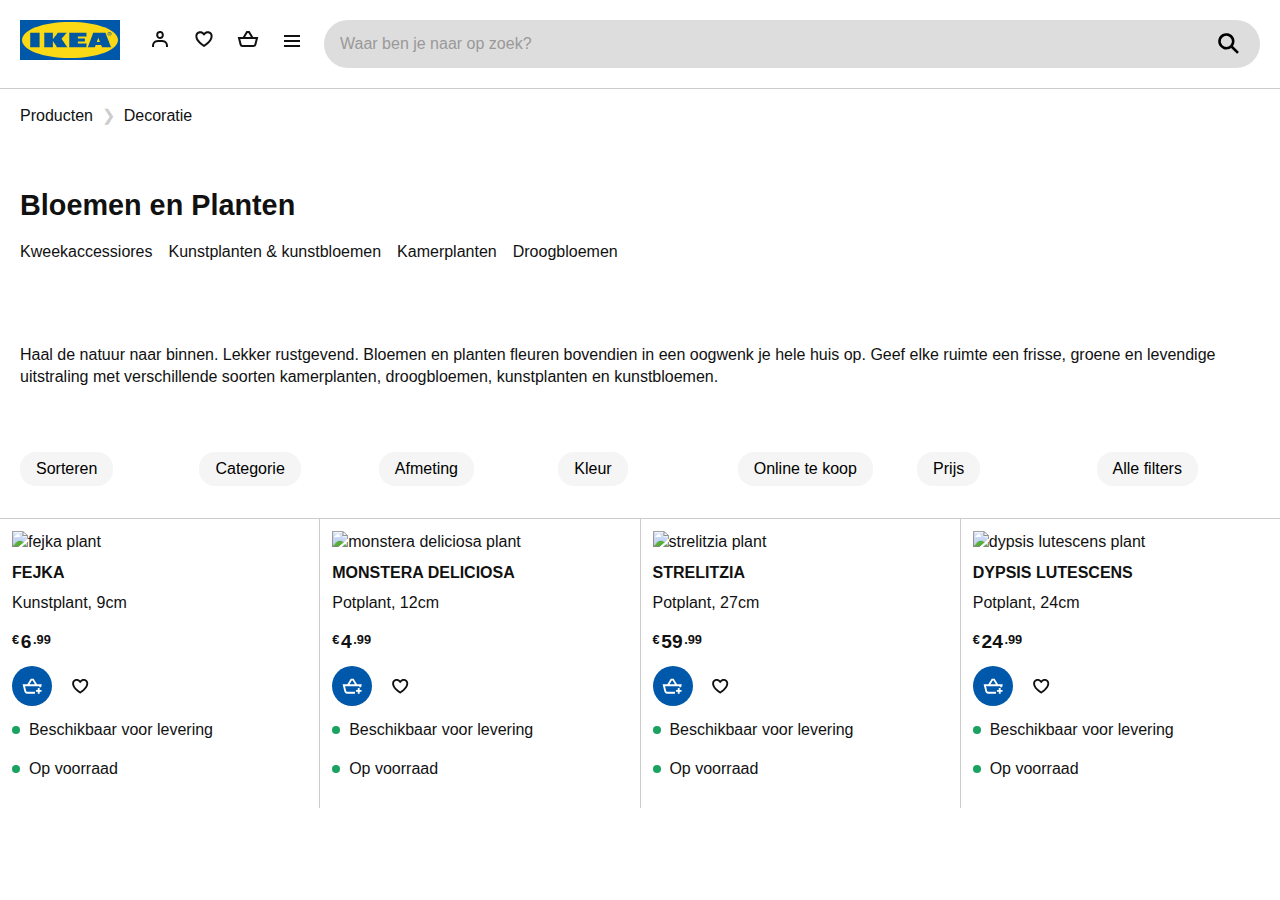
==== commit b51aa8e0: "Add files via upload" ====
--- a/planten.html
+++ b/planten.html
@@ -15,25 +15,26 @@
 <body class="planten">
 
 	<header>
-		<a href="#" title="start pagina"><img src="images/ikea-logo.svg" alt=""></a>
+		<a href="index.html" title="start pagina"><img src="images/ikea-logo.svg" alt=""></a>
 		<nav>
 			<ul>
-				<li><a href="#" title="account">
+				<li><a href="index.html" title="account">
 					<svg focusable="false" viewBox="0 0 24 24" xmlns="http://www.w3.org/2000/svg">
    						<path fill-rule="evenodd" clip-rule="evenodd" d="M10.6724 6.4678c.2734-.2812.6804-.4707 1.3493-.4707.3971 0 .705.0838.9529.2225.241.1348.4379.3311.5934.6193l.0033.006c.1394.2541.237.6185.237 1.1403 0 .7856-.2046 1.2451-.4796 1.5278l-.0048.005c-.2759.2876-.679.4764-1.334.4764-.3857 0-.6962-.082-.956-.2241-.2388-.1344-.4342-.3293-.5888-.6147-.1454-.275-.2419-.652-.2419-1.1704 0-.7902.2035-1.2442.4692-1.5174zm1.3493-2.4717c-1.0834 0-2.054.3262-2.7838 1.0766-.7376.7583-1.0358 1.781-1.0358 2.9125 0 .7656.1431 1.483.4773 2.112l.0031.0058c.3249.602.785 1.084 1.3777 1.4154l.0062.0035c.5874.323 1.2368.4736 1.9235.4736 1.0818 0 2.0484-.3333 2.7755-1.0896.7406-.7627 1.044-1.786 1.044-2.9207 0-.7629-.1421-1.4784-.482-2.0996-.3247-.6006-.7844-1.0815-1.376-1.4125-.5858-.3276-1.2388-.477-1.9297-.477zM6.4691 16.8582c.2983-.5803.7228-1.0273 1.29-1.3572.5582-.3191 1.2834-.5049 2.2209-.5049h4.04c.9375 0 1.6626.1858 2.2209.5049.5672.3299.9917.7769 1.29 1.3572.3031.5896.4691 1.2936.4691 2.1379v1h2v-1c0-1.1122-.2205-2.1384-.6904-3.0523a5.3218 5.3218 0 0 0-2.0722-2.1769c-.9279-.5315-2.0157-.7708-3.2174-.7708H9.98c-1.1145 0-2.2483.212-3.2225.7737-.8982.5215-1.5928 1.2515-2.0671 2.174C4.2205 16.8577 4 17.8839 4 18.9961v1h2v-1c0-.8443.166-1.5483.4691-2.1379z"></path>
 					</svg>
 				</a></li>
-				<li><a href="#" title="favorieten" class="favorieten">
+				<li><a href="index.html" title="favorieten" class="favorieten">
 					<span>0</span>
 					<svg focusable="false" viewBox="0 0 24 24" xmlns="http://www.w3.org/2000/svg">
 						<path fill-rule="evenodd" clip-rule="evenodd" d="M19.205 5.599c.9541.954 1.4145 2.2788 1.4191 3.6137 0 3.0657-2.2028 5.7259-4.1367 7.5015-1.2156 1.1161-2.5544 2.1393-3.9813 2.9729L12 20.001l-.501-.3088c-.9745-.5626-1.8878-1.2273-2.7655-1.9296-1.1393-.9117-2.4592-2.1279-3.5017-3.5531-1.0375-1.4183-1.8594-3.1249-1.8597-4.9957-.0025-1.2512.3936-2.5894 1.419-3.6149 1.8976-1.8975 4.974-1.8975 6.8716 0l.3347.3347.336-.3347c1.8728-1.8722 4.9989-1.8727 6.8716 0zm-7.2069 12.0516c.6695-.43 1.9102-1.2835 3.1366-2.4096 1.8786-1.7247 3.4884-3.8702 3.4894-6.0264-.0037-.849-.2644-1.6326-.8333-2.2015-1.1036-1.1035-2.9413-1.0999-4.0445.0014l-1.7517 1.7448-1.7461-1.7462c-1.1165-1.1164-2.9267-1.1164-4.0431 0-1.6837 1.6837-.5313 4.4136.6406 6.0156.8996 1.2298 2.0728 2.3207 3.137 3.1722a24.3826 24.3826 0 0 0 2.0151 1.4497z"></path>
 				  </svg>
 				</a></li>
-				<li><a href="#" title="winkelwagen" class="winkelwagen">
+				<li><a href="index.html" title="winkelwagen" class="winkelwagen">
 					<span>0</span>
 					<svg focusable="false" viewBox="0 0 24 24" xmlns="http://www.w3.org/2000/svg">
 						<path fill-rule="evenodd" clip-rule="evenodd" d="M10.9994 4h-.5621l-.2922.4802-3.357 5.517h-5.069l.3107 1.2425 1.6212 6.4851c.334 1.3355 1.5339 2.2724 2.9105 2.2724h10.8769c1.3766 0 2.5765-.9369 2.9104-2.2724l1.6213-6.4851.3106-1.2425h-5.0695l-3.3574-5.517L13.5618 4h-2.5624zm3.8707 5.9972L12.4376 6h-.8761L9.1292 9.9972h5.7409zm-9.2787 7.2425-1.3106-5.2425h15.4384l-1.3106 5.2425a1 1 0 0 1-.9701.7575H6.5615a1 1 0 0 1-.97-.7575z"></path>
 					</svg>
+					<div class="laser"></div>
 				</a></li>
 				<li><button title="open navigatie">
 					<svg focusable="false" viewBox="0 0 24 24" xmlns="http://www.w3.org/2000/svg">
@@ -43,13 +44,13 @@
 			</ul>
 		</nav>
 		<nav>
-			<a href="#" title="start pagina"><img src="images/ikea-logo.svg" alt=""></a>
+			<a href="index.html" title="start pagina"><img src="images/ikea-logo.svg" alt=""></a>
 			<button title="sluit navigatie">
 				<svg focusable="false" viewBox="0 0 24 24" xmlns="http://www.w3.org/2000/svg">
    					<path fill-rule="evenodd" clip-rule="evenodd" d="m11.9997 13.4149 4.9498 4.9497 1.4142-1.4142-4.9498-4.9497 4.9498-4.9498-1.4142-1.4142-4.9498 4.9498L7.05 5.6367 5.6357 7.051l4.9498 4.9498-4.9497 4.9497L7.05 18.3646l4.9497-4.9497z"></path>
   				</svg>
 			</button>
-			<a href="#">
+			<a href="index.html">
 				<svg focusable="false" viewBox="0 0 24 24" xmlns="http://www.w3.org/2000/svg">
    					<path fill-rule="evenodd" clip-rule="evenodd" d="M10.6724 6.4678c.2734-.2812.6804-.4707 1.3493-.4707.3971 0 .705.0838.9529.2225.241.1348.4379.3311.5934.6193l.0033.006c.1394.2541.237.6185.237 1.1403 0 .7856-.2046 1.2451-.4796 1.5278l-.0048.005c-.2759.2876-.679.4764-1.334.4764-.3857 0-.6962-.082-.956-.2241-.2388-.1344-.4342-.3293-.5888-.6147-.1454-.275-.2419-.652-.2419-1.1704 0-.7902.2035-1.2442.4692-1.5174zm1.3493-2.4717c-1.0834 0-2.054.3262-2.7838 1.0766-.7376.7583-1.0358 1.781-1.0358 2.9125 0 .7656.1431 1.483.4773 2.112l.0031.0058c.3249.602.785 1.084 1.3777 1.4154l.0062.0035c.5874.323 1.2368.4736 1.9235.4736 1.0818 0 2.0484-.3333 2.7755-1.0896.7406-.7627 1.044-1.786 1.044-2.9207 0-.7629-.1421-1.4784-.482-2.0996-.3247-.6006-.7844-1.0815-1.376-1.4125-.5858-.3276-1.2388-.477-1.9297-.477zM6.4691 16.8582c.2983-.5803.7228-1.0273 1.29-1.3572.5582-.3191 1.2834-.5049 2.2209-.5049h4.04c.9375 0 1.6626.1858 2.2209.5049.5672.3299.9917.7769 1.29 1.3572.3031.5896.4691 1.2936.4691 2.1379v1h2v-1c0-1.1122-.2205-2.1384-.6904-3.0523a5.3218 5.3218 0 0 0-2.0722-2.1769c-.9279-.5315-2.0157-.7708-3.2174-.7708H9.98c-1.1145 0-2.2483.212-3.2225.7737-.8982.5215-1.5928 1.2515-2.0671 2.174C4.2205 16.8577 4 17.8839 4 18.9961v1h2v-1c0-.8443.166-1.5483.4691-2.1379z"></path>
 				</svg>
@@ -83,10 +84,10 @@
 		<h1>Bloemen en Planten</h1>
 		<ul aria-label="bloemen en planten subcategorieën">
 			<li><a href="#products"><img src="images/arrow-right.svg" alt="">Sla lijst over</a></li>
-			<li><a href="#"><img src="images/kweekaccessoires.webp" alt="">Kweekaccessiores</a></li>
-			<li><a href="#"><img src="images/kunstplanten-en-kunstbloemen.webp" alt="">Kunstplanten & kunstbloemen</a></li>
-			<li><a href="#"><img src="images/kamerplanten.webp" alt="">Kamerplanten</a></li>
-			<li><a href="#"><img src="images/droogbloemen.webp" alt="">Droogbloemen</a></li>
+			<li><a href="index.html"><img src="images/kweekaccessoires.webp" alt="">Kweekaccessiores</a></li>
+			<li><a href="index.html"><img src="images/kunstplanten-en-kunstbloemen.webp" alt="">Kunstplanten & kunstbloemen</a></li>
+			<li><a href="index.html"><img src="images/kamerplanten.webp" alt="">Kamerplanten</a></li>
+			<li><a href="index.html"><img src="images/droogbloemen.webp" alt="">Droogbloemen</a></li>
 		</ul>
 		<p>Haal de natuur naar binnen. Lekker rustgevend. Bloemen en planten fleuren bovendien in een oogwenk je hele huis op. Geef elke ruimte een frisse, groene en levendige uitstraling met verschillende soorten kamerplanten, droogbloemen, kunstplanten en kunstbloemen.</p>
 
@@ -102,7 +103,7 @@
 			</ul>
 			<ul>
 				<li>
-					<a href="#"><h3>Fejka</h3></a>
+					<a href="index.html"><h3>Fejka</h3></a>
 					<img src="images/fejka.webp" alt="fejka plant">
 					<p>Kunstplant, 9cm</p>
 					<p>€<span>6</span>.99</p>
@@ -112,7 +113,7 @@
 					<p>Op voorraad</p>
 				</li>
 				<li>
-					<a href="#"><h3>Monstera Deliciosa</h3></a>
+					<a href="index.html"><h3>Monstera Deliciosa</h3></a>
 					<img src="images/monstera-deliciosa.webp" alt="monstera deliciosa plant">
 					<p>Potplant, 12cm</p>
 					<p>€<span>4</span>.99</p>
@@ -123,7 +124,7 @@
 
 				</li>
 				<li>
-					<a href="#"><h3>Strelitzia</h3></a>
+					<a href="index.html"><h3>Strelitzia</h3></a>
 					<img src="images/strelitzia.webp" alt="strelitzia plant">
 					<p>Potplant, 27cm</p>
 					<p>€<span>59</span>.99</p>
@@ -133,7 +134,7 @@
 					<p>Op voorraad</p>
 				</li>
 				<li>
-					<a href="#"><h3>Dypsis Lutescens</h3></a>
+					<a href="index.html"><h3>Dypsis Lutescens</h3></a>
 					<img src="images/dypsis-lutescens.webp" alt="dypsis lutescens plant">
 					<p>Potplant, 24cm</p>
 					<p>€<span>24</span>.99</p>
--- a/styles/style.css
+++ b/styles/style.css
@@ -11,11 +11,6 @@
 	cursor: pointer;
 }
 
-* {
-	/*outline: 1px solid red;*/
-}
-
-
 
 
 /*********************/
@@ -24,7 +19,7 @@
 :root {
 	--color-text:#111;
 	--color-background:#fff;
-	--color-input: #f5f5f5;
+	--color-input: #ddd;
 	--color-light-grey: #f5f5f5;
 	--color-grey: #ccc;
 	--color-dark-grey: #999;
@@ -63,25 +58,33 @@
 
 /* jouw code */
 
+
+/* Google fonts */
 @import url('https://fonts.googleapis.com/css2?family=Noto+Sans:ital,wght@0,100;0,200;0,300;0,400;0,500;0,600;0,700;0,800;0,900;1,100;1,200;1,300;1,400;1,500;1,600;1,700;1,800;1,900&display=swap');
 
 
+/*Algemene Styling */
+
 body {
-  color:var(--color-text);
+	width: 100vw;
+
   background-color:var(--color-background);
-	width: 100vw;
+
   font-family: Noto Sans, sans-serif;
   line-height: 1.4;
+  color:var(--color-text);
 }
 
 h1 {
+	margin-top: 2em;
+
 	font-size: 1.8em;
-	margin-top: 2em;
 }
 
 h2 {
+	margin-bottom: .5em;
+
 	font-size: 1.4em;
-	margin-bottom: .5em;
 }
 
 p {
@@ -89,13 +92,17 @@
 }
 
 a {
+	outline-color: var(--color-outline);
+
 	text-decoration: none;
-	outline-color: var(--color-outline);
-}
+}
+
+
+/* focus states */
 
 li:focus-within {
+	border-radius: .5em;
 	outline: 2px solid var(--color-outline);
-	border-radius: .5em;
 }
 
 li a {
@@ -107,13 +114,15 @@
 }
 
 button {
+	background: none;
+
 	border: none;
-	background: none;
 }
 
 input[type="submit"]:focus-visible {
+	border-radius: .5em;
+
 	outline: 2px solid var(--color-brand-secondary);
-	border-radius: .5em;
 }
 
 
@@ -121,64 +130,78 @@
 /* HEADER */
 
 header {
-	display: flex;
+	position: sticky;
+	z-index: 5;
+	top: 0;
+	
+	display: flex;
+	justify-content: space-between;
 	flex-wrap: wrap;
 	padding: 1.25em var(--margin-main);
 	gap: 1.25em;
-	justify-content: space-between;
+
+	background-color: var(--color-background);
 	border-bottom: 1px solid var(--color-grey);
 }
 
 header nav:first-of-type ul {
 	display: flex;
+	margin-right: -.5em;
+	gap: .25em;
+
 	list-style: none;
-	gap: .25em;
-	margin-right: -.5em;
 }
 
 header nav:first-of-type li{
+	position: relative;
 	height: 2.75em;
+
 	display: flex;
 	justify-content: center;
 	align-items: center;
 	padding: 0 .5em;
-	position: relative;
 }
 
 header nav:first-of-type button {
+	background-color: transparent;
 	border: none;
-	background-color: transparent;
 }
 
 header nav:first-of-type a span{
-	border-radius: 1.2rem;
-	font-size: .8rem;
-	height: 1.2rem;
-	background-color: var(--color-outline);
-	color: var(--color-background);
-	aspect-ratio: 1/1;
 	position: absolute;
 	top: -.1rem;
 	right: -.1rem;
+	height: 1.2rem;
+	aspect-ratio: 1/1;
+
+	display: none;
 	justify-content: center;
 	align-items: center;
-	display: none;
+
+	background-color: var(--color-outline);
+	border-radius: 1.2rem;
+	
+	font-size: .8rem;
+	color: var(--color-background);
 }
 
 header nav:first-of-type svg {
-	fill: var(--color-text);
 	width: 1.5rem;
 	aspect-ratio: 1/1;
+
+	fill: var(--color-text);
 }
 
 header form {
 	flex-grow: 1;
+
+	display: flex;
+	justify-content: space-between;
+	padding: 0.5em 1em;
+	
 	background-color: var(--color-input);
 	border: none;
-	padding: 0.5em 1em;
 	border-radius: 2.5em;
-	display: flex;
-	justify-content: space-between;
 }
 
 header form:focus-within {
@@ -188,20 +211,23 @@
 header form input {
 	background: none;
 	border: none;
+
 	font-size: 1em;
 }
 
 header form input[type='search'] {
 	width: 100%;
+
 	outline: none;
 }
 
 header form input[type='submit'] {
+	width: 2em;
+	height: 2em;
+
 	background-image: url(../images/search.svg);
 	background-repeat: no-repeat;
 	background-size: contain;
-	width: 2em;
-	height: 2em;
 }
 
 input::placeholder {
@@ -212,18 +238,20 @@
 /* Hamburger Menu */
 
 header nav:nth-of-type(2) {
-	background: var(--color-background);
 	position: fixed;
+	z-index: 5;
 	top: 0;
 	left: 0;
 	right: 0;
 	bottom: 0;
 	height: 100vh;
-	z-index: 5;
+	transform: translateX(-100vw);
+
+	display: none;
+	padding: 0 var(--margin-main);
 	overflow-y: auto;
-	padding: 0 var(--margin-main);
-	transform: translateX(-100vw);
-	display: none;
+
+	background: var(--color-background);
 }
 
 header nav:nth-of-type(2) a {
@@ -231,27 +259,31 @@
 }
 
 header nav:nth-of-type(2) > a:first-of-type {
-	width: 100%;
-	background-color: var(--color-background);
 	position: fixed;
 	top: 0;
 	left: 0;
+	width: 100%;
+	
+	background-color: var(--color-background);
 }
 
 header nav:nth-of-type(2) > a:nth-of-type(2) {
 	width: 100%;
+
+	display: flex;
+	margin-top: 5em;
+	padding-bottom: 1em;
+	gap: .5em;
+	
 	border-bottom: 1px solid var(--color-grey);
-	margin-top: 5em;
-	display: block;
-	padding-bottom: 1em;
-	display: flex;
-	gap: .5em;
 }
 
 header nav:nth-of-type(2) > a:nth-of-type(2) svg{
 	width: 1.4em;
 	height: 1.4em;
+	
 	margin: 0;
+	
 	fill: var(--color-text);
 }
 
@@ -268,13 +300,16 @@
 header nav:nth-of-type(2) > button svg {
 	width: 1.5em;
 	height: 1.5em;
+	
+	font-size: 1.5em;
+
 	fill: var(--color-text);
-	font-size: 1.5em;
 }
 
 header nav:nth-of-type(2) ul {
+	margin-bottom: 3rem;
+
 	list-style: none;
-	margin-bottom: 3rem;
 }
 
 header nav:nth-of-type(2) li {
@@ -292,10 +327,13 @@
 
 nav:nth-of-type(2).show {
 	display: block;
+
 	transition: .2s;
 }
 
 
+
+/* MAIN */
 
 main {
 	padding: 0 var(--margin-main);
@@ -310,14 +348,17 @@
 
 main ol:first-of-type {
 	display: flex;
+	margin: 1em 0;
+
 	list-style: none;
-	margin: 1em 0;
 }
 
 main ol:first-of-type li:before {
 	content: '❯';
+
+	padding: 1ch;
+
 	color: var(--color-grey);
-	padding: 1ch;
 }
 
 main ol:first-of-type li:first-of-type:before {
@@ -334,11 +375,12 @@
 
 main ul {
 	display: flex;
-	gap: 1em;
-	list-style: none;
-	overflow-x: scroll;
 	padding: 1em var(--margin-main) 2em var(--margin-main);
 	margin: 0 calc(-1 * var(--margin-main)) 3em calc(-1 * var(--margin-main));
+	gap: 1em;
+	overflow-x: scroll;
+
+	list-style: none;
 }
 
 main ul li {
@@ -354,6 +396,7 @@
 
 main > ul:first-of-type img {
 	width: 8em;
+
 	margin-bottom: 1em;
 }
 
@@ -366,13 +409,16 @@
 
 .decoratie section:first-of-type ul:nth-of-type(2) a {
 	position: absolute;
+	z-index: 1; 
 	bottom: 2em;
 	left: 50%;
 	transform: translate(-50%);
+	
 	padding: .5em 1em;
+	
+	background-color: var(--color-background);
 	border-radius: 2em;
-	z-index: 1; 
-	background-color: var(--color-background);
+	
 	hyphens: none;
 }
 
@@ -382,6 +428,7 @@
 
 .decoratie section:first-of-type ul:nth-of-type(2) li:first-of-type img {
 	width: 8rem;
+
 	margin: 0;
 }
 
@@ -390,11 +437,13 @@
 
 .planten section ul:first-of-type {
 	position: sticky;
+	z-index: 3;
   top: 0;
+
 	display: flex;
 	margin: 0;
+
 	background-color: var(--color-background);
-	z-index: 3;
 	border-bottom: 1px solid var(--color-grey);
 }
 
@@ -403,17 +452,19 @@
 }
 
 .planten section ul:first-of-type button {
-	white-space: nowrap;
 	padding: .5em 1em;
+
+	background-color: var(--color-light-grey);
 	border: none;
 	border-radius: 1em;
+
 	font-size: 1em;
-	background-color: var(--color-light-grey);
-}
-
-
-
-/* Slider Scrollbar */
+	white-space: nowrap;
+}
+
+
+
+/* Slider Scrollbar  // Bron scrollbar styling: https://www.w3schools.com/howto/howto_css_custom_scrollbar.asp */
 
 /* Height */
 main ul::-webkit-scrollbar {
@@ -422,8 +473,9 @@
 
 /* Track */
 main ul::-webkit-scrollbar-track {
+	margin: 0 var(--margin-main);
+
   background: var(--color-light-grey);
-  margin: 0 var(--margin-main);
 }
  
 /* Handle */
@@ -452,6 +504,7 @@
 main ul li:first-of-type img {
 	width: 2em;
 	height: 2em;
+	
 	margin: 0 2em;
 }
 
@@ -479,17 +532,21 @@
 
 .decoratie section ul:first-of-type li img {
 	height: 100%;
+
 	display: block;
 }
 
 .decoratie section:first-of-type ul:first-of-type li:first-of-type {
 	grid-column: span 2;
+
+	transform: none;
+
 	position: static;
-	transform: none;
 }
 
 .decoratie section:first-of-type ul:first-of-type li:first-of-type img {
 	width: 100%;
+
 	margin: 0;
 }
 
@@ -513,10 +570,12 @@
 /* PRODUCTEN GRID */
 
 .planten section {
+	width: 100vw;
+
 	position: relative;
+	margin-left: calc(-1 * var(--margin-main));
+
 	background-color: var(--color-grey);
-	width: 100vw;
-	margin-left: calc(-1 * var(--margin-main));
 }
 
 .planten section ul:nth-of-type(2) {
@@ -528,8 +587,8 @@
 }
 
 .planten section ul:nth-of-type(2) li:focus-within {
+	border-radius: 0;
 	outline: none;
-	border-radius: 0;
 	}
 
 .planten section ul li:first-of-type {
@@ -538,23 +597,26 @@
 }
 
 .planten section ul:nth-of-type(2) li {
+	width: 100%;
+
 	display: grid;
 	grid-template-columns: 3em 1fr;
-	width: 100%;
+	padding: .75em;
+
 	background-color: var(--color-background);
-	padding: .75em;
 }
 
 .planten section ul:nth-of-type(2) a {
 	grid-column: span 2;
+	margin: .5rem 0;
+
+	font-size: 1em;
 	text-transform: uppercase;
-	font-size: 1em;
-	margin: .5rem 0;
 }
 
 .planten section ul:nth-of-type(2) a:focus {
+	border-radius: .5em;
 	outline: 2px solid var(--color-brand);
-	border-radius: .5em;
 }
 
 .planten section ul:nth-of-type(2) h3 {
@@ -563,30 +625,23 @@
 
 .planten section ul:nth-of-type(2) p {
 	grid-column: span 2;
+
 	display: flex;
 	align-items: center;
 }
 
-.planten section ul:nth-of-type(2) p:nth-of-type(3):before {
+.planten section ul:nth-of-type(2) p:nth-of-type(3):before, .planten section ul:nth-of-type(2) p:nth-of-type(4):before {
 	content: '';
+
+	height: .5rem;
+	aspect-ratio: 1/1;
+
+	display: block;
+	vertical-align: center;
+	margin-right: 1ch;
+
 	background-color: var(--color-succes);
 	border-radius: .25rem;
-	height: .5rem;
-	aspect-ratio: 1/1;
-	vertical-align: center;
-	display: block;
-	margin-right: 1ch;
-}
-
-.planten section ul:nth-of-type(2) p:nth-of-type(4):before {
-	content: '';
-	background-color: var(--color-succes);
-	border-radius: .25rem;
-	width: .5rem;
-	height: .5rem;
-	vertical-align: center;
-	display: block;
-	margin-right: 1ch;
 }
 
 .planten section ul:nth-of-type(2) p {
@@ -594,34 +649,40 @@
 }
 
 .planten section ul:nth-of-type(2) p:nth-of-type(2) {
+	align-items: flex-start;
+
 	font-size: .8rem;
 	font-weight: bold;
-	align-items: flex-start;
 }
 
 .planten section ul:nth-of-type(2) li > img {
 	grid-column: span 2;
 	grid-row: 1;
+	
 	width: 100%;
 	height: initial;
+	
 	margin: 0;
 }
 
 .planten section ul:nth-of-type(2) li > button {
 	width: 2.5rem;
 	height: 2.5rem;
-	border-radius: 1.25rem;
-	border: none;
+
 	display: flex;
 	align-items: center;
 	justify-content: center;
 	margin-bottom: 1em;
+
+	border: none;
+	border-radius: 1.25rem;
+	
 	transition: .2s;
 }
 
 .planten section ul:nth-of-type(2) li > button:focus-visible {
+	border-radius: .5em;
 	outline: 2px solid var(--color-brand-secondary);
-	border-radius: .5em;
 }
 
 .planten section ul:nth-of-type(2) li > button:first-of-type {
@@ -631,6 +692,7 @@
 .planten section ul:nth-of-type(2) li > button > svg {
 	width: 1.4rem;
 	height: 1.4rem;
+	
 	margin: 0;
 }
 
@@ -643,8 +705,9 @@
 }
 
 .planten span {
+	margin: 0 .1rem;
+	
 	font-size: 1.2rem;
-	margin: 0 .1rem;
 	line-height: 1.4rem;
 }
 
@@ -658,4 +721,39 @@
 
 
 
-
+/* LASER */
+
+
+.laser {
+	position: absolute;
+	left: 50%;
+	top: 50%;
+	width: 2px;
+	transform-origin: top center;
+
+	display: none;
+	
+	background-color: red;
+	box-shadow: 0 0 3px red;
+}
+
+.laser.on {
+	display: block;
+
+	animation: laser .5s;
+}
+
+@keyframes laser {
+	0% {
+		opacity: .8;
+	}
+	20% {
+		opacity: 1;
+	}
+	100% {
+		opacity: 0;
+	}
+}
+
+
+
